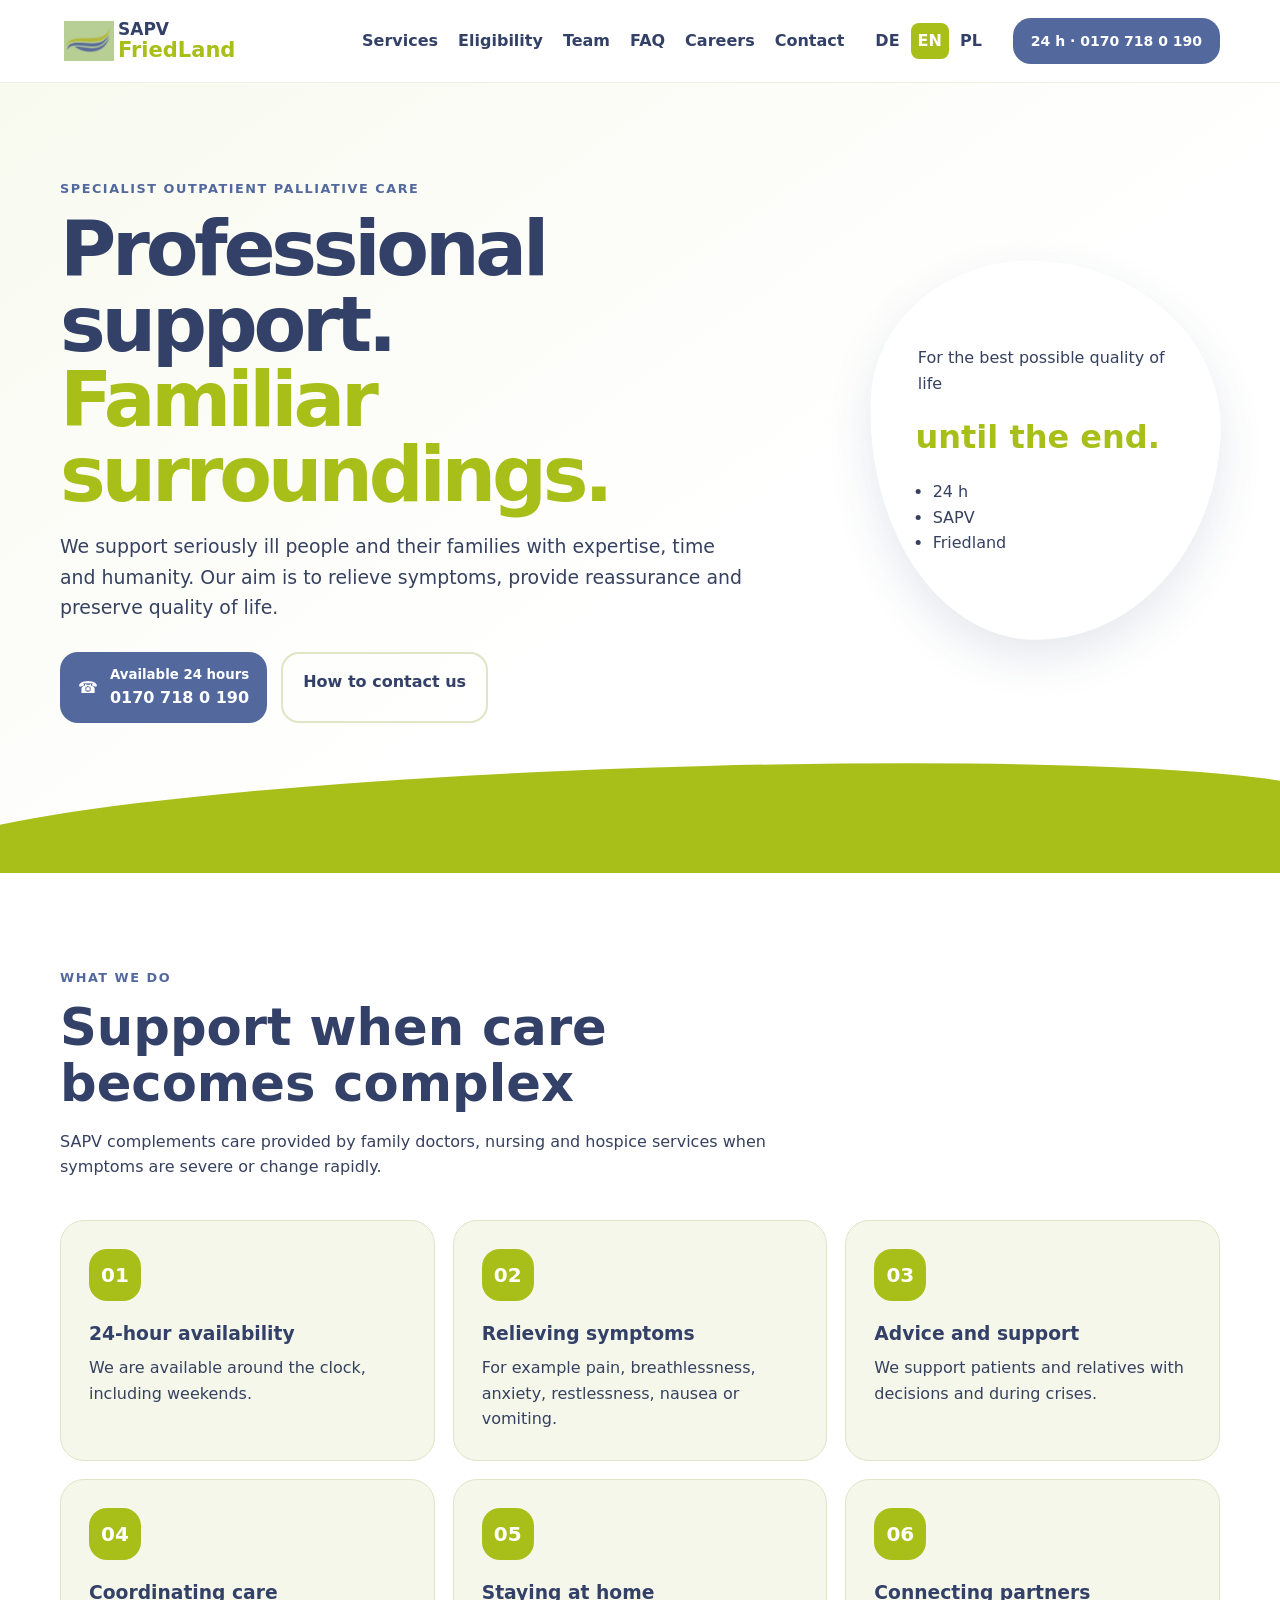
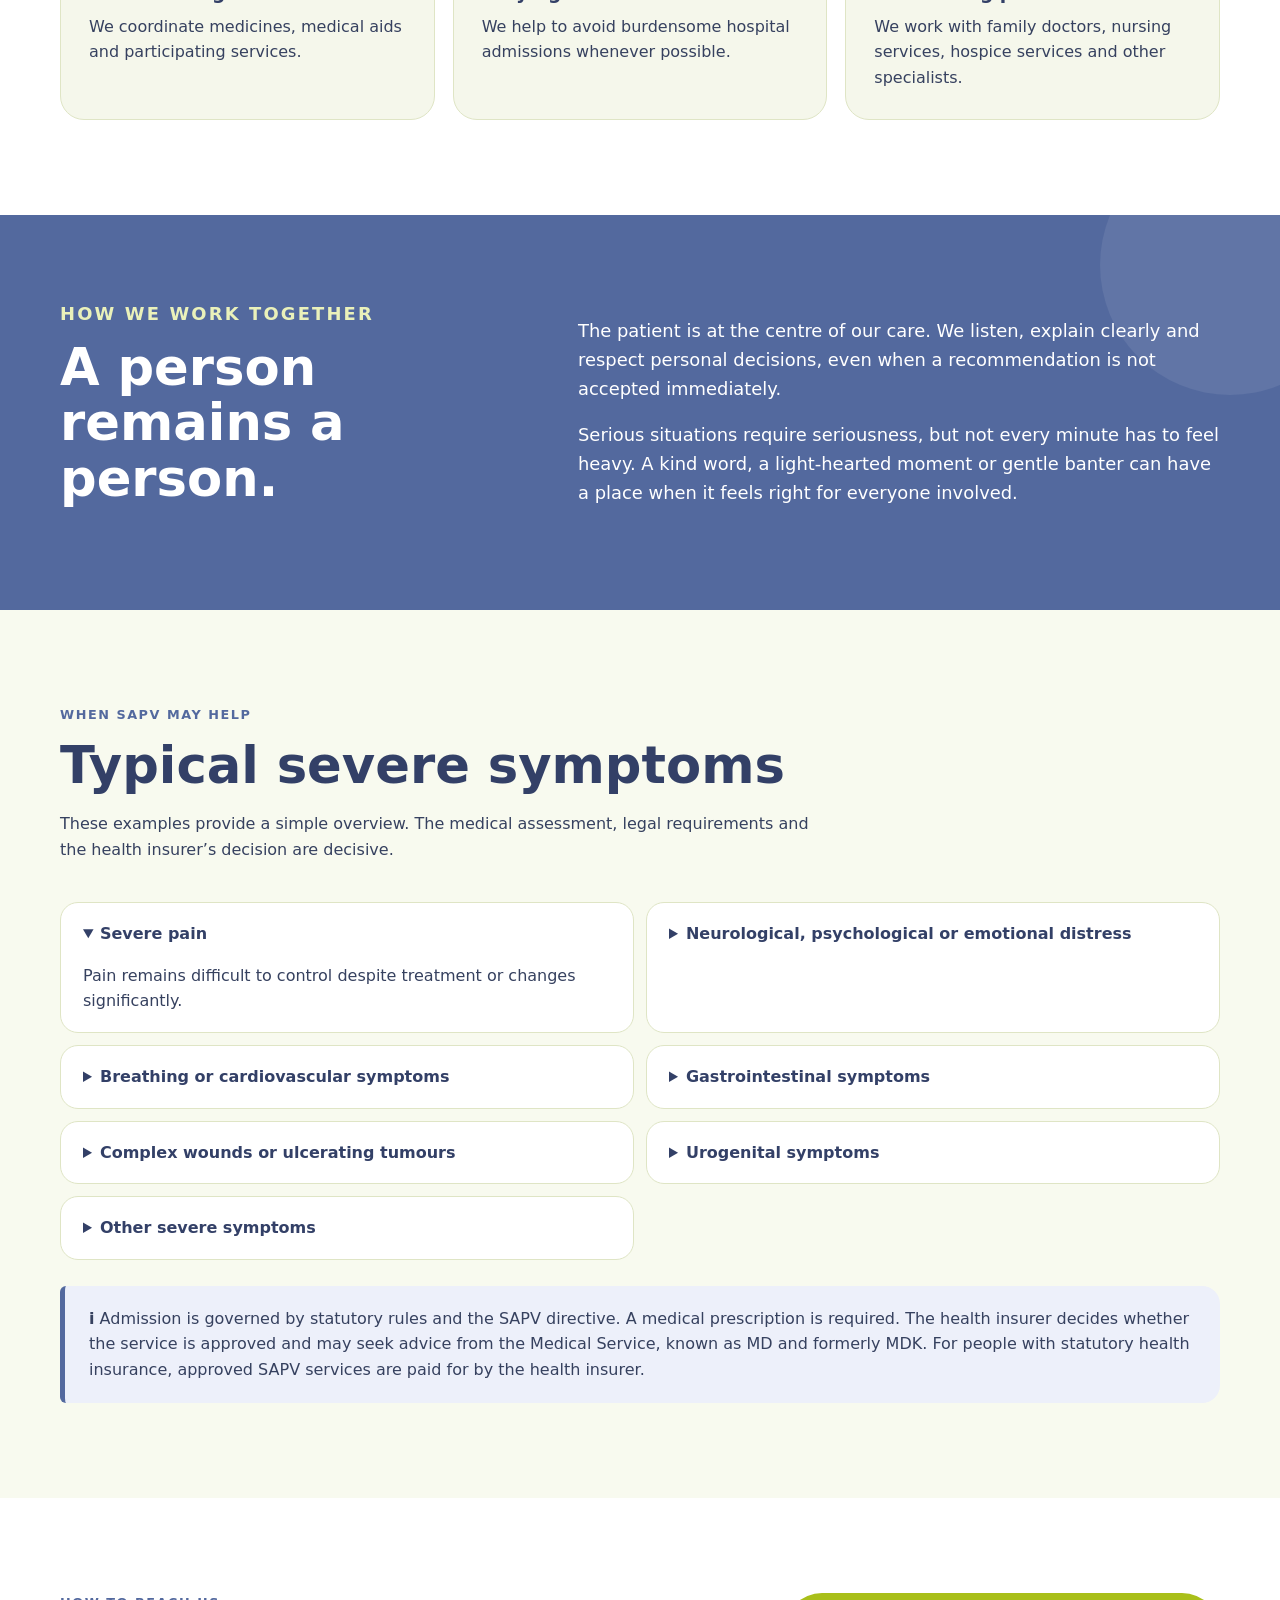
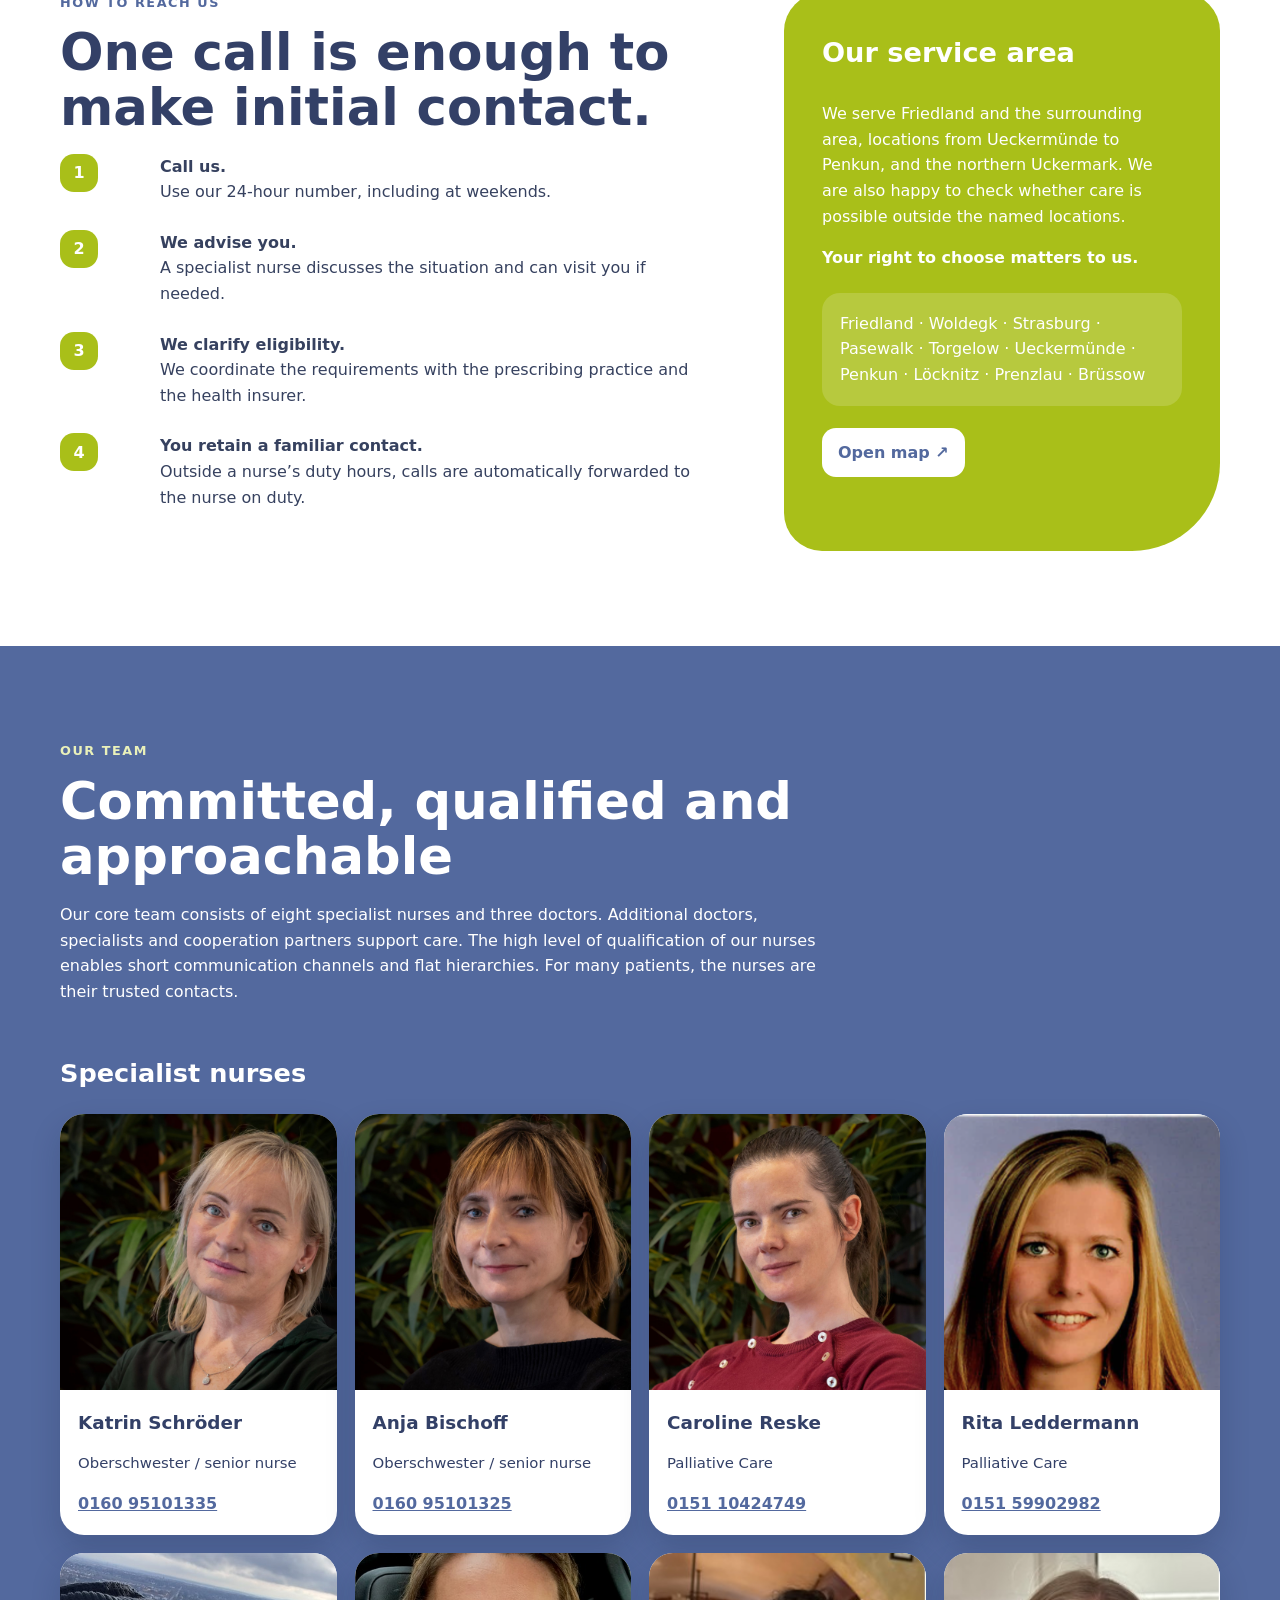
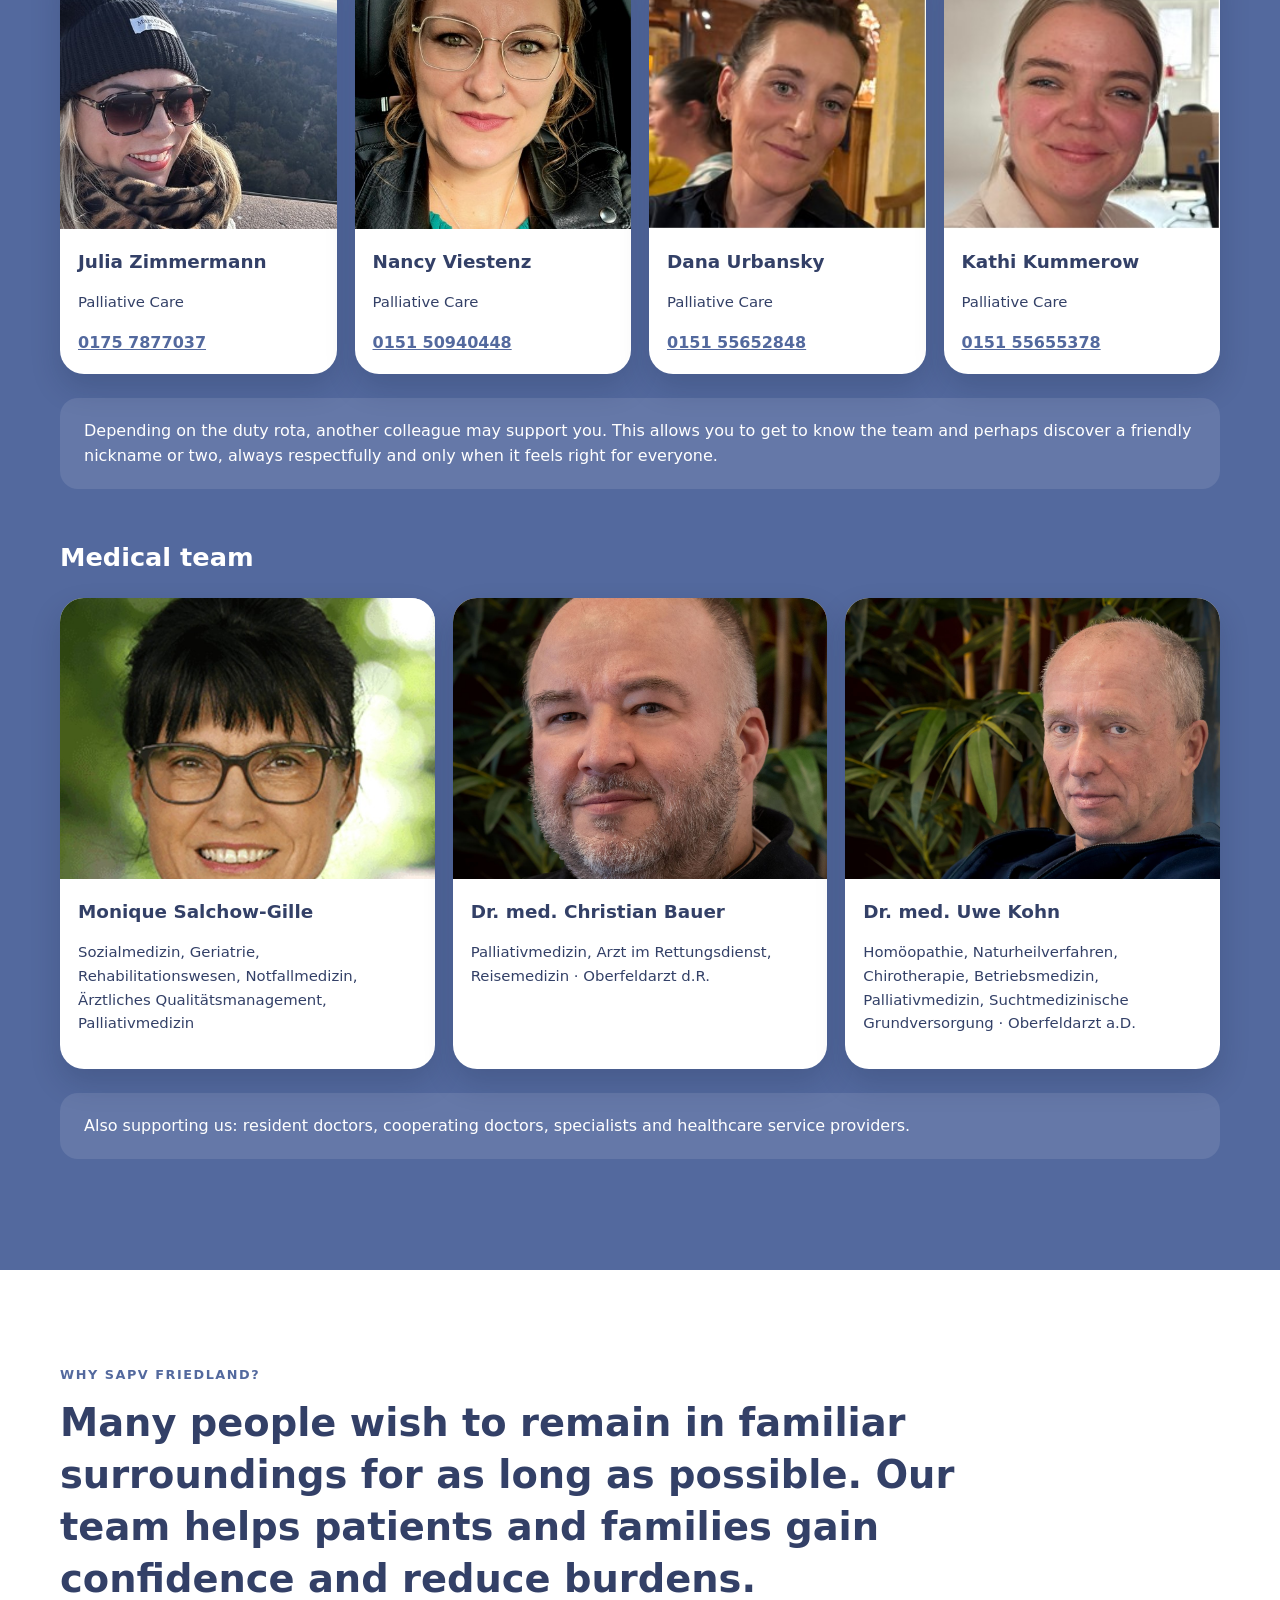
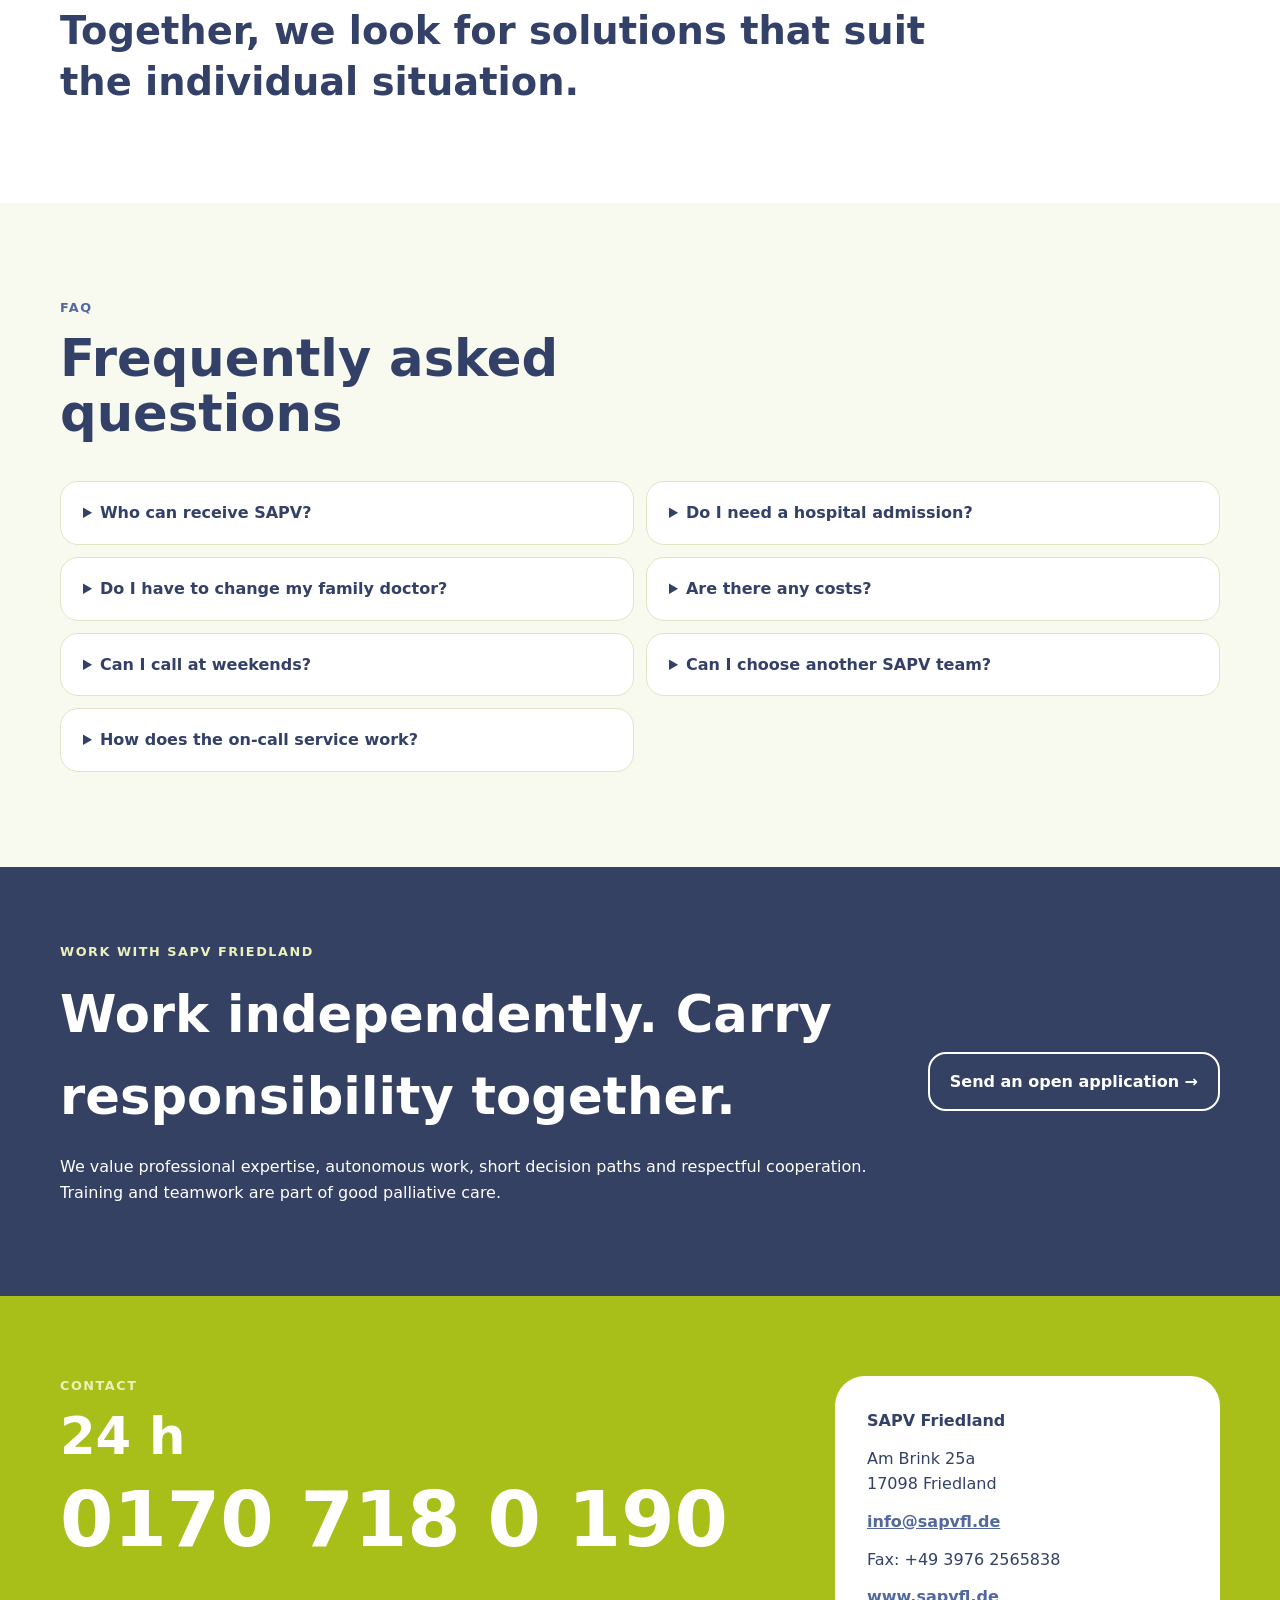
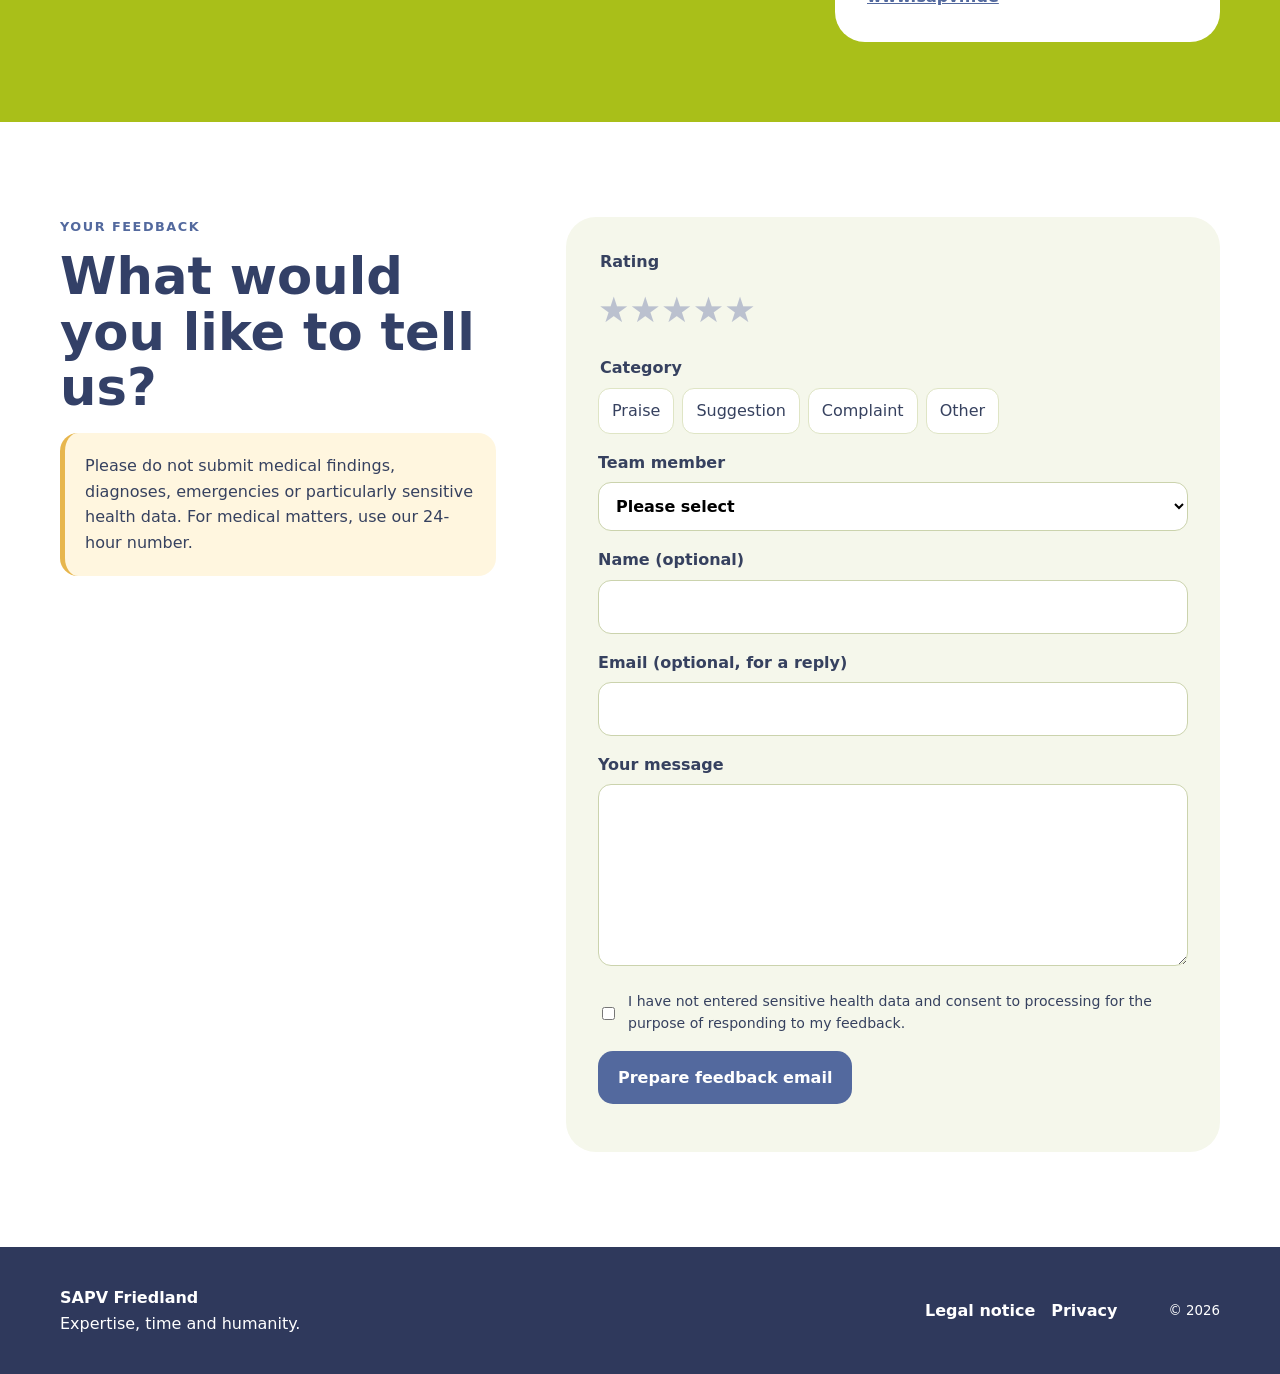
==== en/index.html @ 1fd0bd04 "Add files via upload" ====
<!doctype html><html lang="en"><head><meta charset="utf-8"><meta name="viewport" content="width=device-width,initial-scale=1"><meta name="description" content="SAPV Friedland"><meta name="theme-color" content="#a9bf19"><title>SAPV Friedland | Specialist palliative care at home</title><link rel="alternate" hreflang="de" href="../index.html"><link rel="alternate" hreflang="en" href="../en/index.html"><link rel="alternate" hreflang="pl" href="../pl/index.html"><link rel="icon" href="../assets/logo-sapv.png"><link rel="stylesheet" href="../styles.css"></head><body><a class="skip" href="#main">Skip</a>
<header class="topbar"><div class="shell nav"><a class="brand" href="#start"><img src="../assets/logo-sapv.png" alt="SAPV Friedland"><span><b>SAPV</b><strong>FriedLand</strong></span></a><button class="menu" aria-expanded="false">☰</button><nav><a href="#services">Services</a><a href="#admission">Eligibility</a><a href="#team">Team</a><a href="#faq">FAQ</a><a href="#career">Careers</a><a href="#contact">Contact</a></nav><div class="langs"><a class="" href="../index.html">DE</a><a class="active" href="../en/index.html">EN</a><a class="" href="../pl/index.html">PL</a></div><a class="call small" href="tel:+491707180190">24 h · 0170 718 0 190</a></div></header>
<main id="main"><section id="start" class="hero"><div class="shell hero-grid"><div><p class="eyebrow">Specialist outpatient palliative care</p><h1>Professional support.<br><span>Familiar surroundings.</span></h1><p class="lead">We support seriously ill people and their families with expertise, time and humanity. Our aim is to relieve symptoms, provide reassurance and preserve quality of life.</p><div class="actions"><a class="call" href="tel:+491707180190"><span>☎</span><span><small>Available 24 hours</small>0170 718 0 190</span></a><a class="soft" href="#route">How to contact us</a></div></div><aside class="promise"><p>For the best possible quality of life</p><h2>until the end.</h2><ul><li>24 h</li><li>SAPV</li><li>Friedland</li></ul></aside></div><div class="wave"></div></section>
<section id="services" class="section"><div class="shell"><header class="section-head"><p class="eyebrow">What we do</p><h2>Support when care becomes complex</h2><p>SAPV complements care provided by family doctors, nursing and hospice services when symptoms are severe or change rapidly.</p></header><div class="service-grid"><article class="service"><span>01</span><h3>24-hour availability</h3><p>We are available around the clock, including weekends.</p></article><article class="service"><span>02</span><h3>Relieving symptoms</h3><p>For example pain, breathlessness, anxiety, restlessness, nausea or vomiting.</p></article><article class="service"><span>03</span><h3>Advice and support</h3><p>We support patients and relatives with decisions and during crises.</p></article><article class="service"><span>04</span><h3>Coordinating care</h3><p>We coordinate medicines, medical aids and participating services.</p></article><article class="service"><span>05</span><h3>Staying at home</h3><p>We help to avoid burdensome hospital admissions whenever possible.</p></article><article class="service"><span>06</span><h3>Connecting partners</h3><p>We work with family doctors, nursing services, hospice services and other specialists.</p></article></div></div></section>
<section class="spirit"><div class="shell spirit-grid"><div><p class="eyebrow pale">How we work together</p><h2>A person remains a person.</h2></div><div><p>The patient is at the centre of our care. We listen, explain clearly and respect personal decisions, even when a recommendation is not accepted immediately.</p><p>Serious situations require seriousness, but not every minute has to feel heavy. A kind word, a light-hearted moment or gentle banter can have a place when it feels right for everyone involved.</p></div></div></section>
<section id="admission" class="section tint"><div class="shell"><header class="section-head"><p class="eyebrow">When SAPV may help</p><h2>Typical severe symptoms</h2><p>These examples provide a simple overview. The medical assessment, legal requirements and the health insurer’s decision are decisive.</p></header><div class="accordion"><details open><summary>Severe pain</summary><p>Pain remains difficult to control despite treatment or changes significantly.</p></details><details><summary>Neurological, psychological or emotional distress</summary><p>For example confusion, anxiety, agitation, seizures or severe emotional distress.</p></details><details><summary>Breathing or cardiovascular symptoms</summary><p>For example breathlessness, fear of suffocation, chest tightness or severe circulatory problems.</p></details><details><summary>Gastrointestinal symptoms</summary><p>For example nausea, vomiting, bowel obstruction, swallowing problems or distressing abdominal fluid pressure.</p></details><details><summary>Complex wounds or ulcerating tumours</summary><p>For example open, odorous, bleeding or difficult-to-treat wounds.</p></details><details><summary>Urogenital symptoms</summary><p>For example urinary problems, bleeding, fistulas or severe kidney problems.</p></details><details><summary>Other severe symptoms</summary><p>For example severe itching, metabolic imbalance or persistent distressing hiccups.</p></details></div><div class="note"><b>i</b> Admission is governed by statutory rules and the SAPV directive. A medical prescription is required. The health insurer decides whether the service is approved and may seek advice from the Medical Service, known as MD and formerly MDK. For people with statutory health insurance, approved SAPV services are paid for by the health insurer.</div></div></section>
<section id="route" class="section"><div class="shell route-grid"><div><p class="eyebrow">How to reach us</p><h2>One call is enough to make initial contact.</h2><ol class="steps"><li><b>Call us.</b><span>Use our 24-hour number, including at weekends.</span></li><li><b>We advise you.</b><span>A specialist nurse discusses the situation and can visit you if needed.</span></li><li><b>We clarify eligibility.</b><span>We coordinate the requirements with the prescribing practice and the health insurer.</span></li><li><b>You retain a familiar contact.</b><span>Outside a nurse’s duty hours, calls are automatically forwarded to the nurse on duty.</span></li></ol></div><aside class="area"><h3>Our service area</h3><p>We serve Friedland and the surrounding area, locations from Ueckermünde to Penkun, and the northern Uckermark. We are also happy to check whether care is possible outside the named locations.</p><strong>Your right to choose matters to us.</strong><div class="places">Friedland · Woldegk · Strasburg · Pasewalk · Torgelow · Ueckermünde · Penkun · Löcknitz · Prenzlau · Brüssow</div><a class="maplink" target="_blank" rel="noopener" href="https://www.openstreetmap.org/?mlat=53.668889&amp;mlon=13.550556#map=8/53.6689/13.5506">Open map ↗</a></aside></div></section>
<section id="team" class="section teamsec"><div class="shell"><header class="section-head"><p class="eyebrow pale">Our team</p><h2>Committed, qualified and approachable</h2><p>Our core team consists of eight specialist nurses and three doctors. Additional doctors, specialists and cooperation partners support care. The high level of qualification of our nurses enables short communication channels and flat hierarchies. For many patients, the nurses are their trusted contacts.</p></header><h3 class="group-title">Specialist nurses</h3><div class="card-grid"><article class="person"><img src="../assets/team/katrin-schroeder.jpg" alt="Portrait: Katrin Schröder" loading="lazy"><div><h4>Katrin Schröder</h4><p>Oberschwester / senior nurse</p><a href="tel:016095101335">0160 95101335</a></div></article><article class="person"><img src="../assets/team/anja-bischoff.jpg" alt="Portrait: Anja Bischoff" loading="lazy"><div><h4>Anja Bischoff</h4><p>Oberschwester / senior nurse</p><a href="tel:016095101325">0160 95101325</a></div></article><article class="person"><img src="../assets/team/caroline-reske.jpg" alt="Portrait: Caroline Reske" loading="lazy"><div><h4>Caroline Reske</h4><p>Palliative Care</p><a href="tel:015110424749">0151 10424749</a></div></article><article class="person"><img src="../assets/team/rita-leddermann.jpg" alt="Portrait: Rita Leddermann" loading="lazy"><div><h4>Rita Leddermann</h4><p>Palliative Care</p><a href="tel:015159902982">0151 59902982</a></div></article><article class="person"><img src="../assets/team/julia-zimmermann.jpg" alt="Portrait: Julia Zimmermann" loading="lazy"><div><h4>Julia Zimmermann</h4><p>Palliative Care</p><a href="tel:01757877037">0175 7877037</a></div></article><article class="person"><img src="../assets/team/nancy-viestenz.jpg" alt="Portrait: Nancy Viestenz" loading="lazy"><div><h4>Nancy Viestenz</h4><p>Palliative Care</p><a href="tel:015150940448">0151 50940448</a></div></article><article class="person"><img src="../assets/team/dana-urbansky.jpg" alt="Portrait: Dana Urbansky" loading="lazy"><div><h4>Dana Urbansky</h4><p>Palliative Care</p><a href="tel:015155652848">0151 55652848</a></div></article><article class="person"><img src="../assets/team/kathi-kummerow.jpg" alt="Portrait: Kathi Kummerow" loading="lazy"><div><h4>Kathi Kummerow</h4><p>Palliative Care</p><a href="tel:015155655378">0151 55655378</a></div></article></div><p class="team-note">Depending on the duty rota, another colleague may support you. This allows you to get to know the team and perhaps discover a friendly nickname or two, always respectfully and only when it feels right for everyone.</p><h3 class="group-title">Medical team</h3><div class="card-grid doctors"><article class="person doctor"><img src="../assets/team/monique-salchow-gille.jpg" alt="Portrait: Monique Salchow-Gille" loading="lazy"><div><h4>Monique Salchow-Gille</h4><p>Sozialmedizin, Geriatrie, Rehabilitationswesen, Notfallmedizin, Ärztliches Qualitätsmanagement, Palliativmedizin</p></div></article><article class="person doctor"><img src="../assets/team/christian-bauer.jpg" alt="Portrait: Dr. med. Christian Bauer" loading="lazy"><div><h4>Dr. med. Christian Bauer</h4><p>Palliativmedizin, Arzt im Rettungsdienst, Reisemedizin · Oberfeldarzt d.R.</p></div></article><article class="person doctor"><img src="../assets/team/uwe-kohn.jpg" alt="Portrait: Dr. med. Uwe Kohn" loading="lazy"><div><h4>Dr. med. Uwe Kohn</h4><p>Homöopathie, Naturheilverfahren, Chirotherapie, Betriebsmedizin, Palliativmedizin, Suchtmedizinische Grundversorgung · Oberfeldarzt a.D.</p></div></article></div><p class="team-note">Also supporting us: resident doctors, cooperating doctors, specialists and healthcare service providers.</p></div></section>
<section class="section why"><div class="shell"><p class="eyebrow">Why SAPV Friedland?</p><blockquote>Many people wish to remain in familiar surroundings for as long as possible. Our team helps patients and families gain confidence and reduce burdens. Together, we look for solutions that suit the individual situation.</blockquote></div></section>
<section id="faq" class="section tint"><div class="shell"><header class="section-head"><p class="eyebrow">FAQ</p><h2>Frequently asked questions</h2></header><div class="accordion faq"><details><summary>Who can receive SAPV?</summary><p>People with an incurable, progressive illness, limited life expectancy and particularly complex care needs may be eligible. Each case is assessed individually.</p></details><details><summary>Do I need a hospital admission?</summary><p>No. SAPV is outpatient care designed to support care in familiar surroundings.</p></details><details><summary>Do I have to change my family doctor?</summary><p>No. SAPV complements existing care and coordinates with the professionals already involved.</p></details><details><summary>Are there any costs?</summary><p>For people with statutory health insurance, approved SAPV services are paid for by the health insurer.</p></details><details><summary>Can I call at weekends?</summary><p>Yes. Our 24-hour number is also available at weekends.</p></details><details><summary>Can I choose another SAPV team?</summary><p>Your right to choose matters to us. Please clarify the specific service and area with your health insurer and chosen team.</p></details><details><summary>How does the on-call service work?</summary><p>Call the central number. Calls to a nurse’s personal work phone are automatically forwarded to the nurse on duty outside working hours.</p></details></div></div></section>
<section id="career" class="career"><div class="shell career-grid"><div><p class="eyebrow pale">Work with SAPV Friedland</p><h2>Work independently. Carry responsibility together.</h2><p>We value professional expertise, autonomous work, short decision paths and respectful cooperation. Training and teamwork are part of good palliative care.</p></div><a class="soft light" href="mailto:info@sapvfl.de?subject=Work with SAPV Friedland">Send an open application →</a></div></section>
<section id="contact" class="contact"><div class="shell contact-grid"><div><p class="eyebrow pale">Contact</p><h2>24 h</h2><a class="bigphone" href="tel:+491707180190">0170 718 0 190</a></div><address><b>SAPV Friedland</b><span>Am Brink 25a<br>17098 Friedland</span><a href="mailto:info@sapvfl.de">info@sapvfl.de</a><span>Fax: +49 3976 2565838</span><a href="http://www.sapvfl.de/">www.sapvfl.de</a></address></div></section>
<section id="feedback" class="section"><div class="shell feedback-grid"><div><p class="eyebrow">Your feedback</p><h2>What would you like to tell us?</h2><div class="warning">Please do not submit medical findings, diagnoses, emergencies or particularly sensitive health data. For medical matters, use our 24-hour number.</div></div><form id="feedbackForm"><fieldset><legend>Rating</legend><div class="stars" role="radiogroup"><label><input type="radio" name="rating" value="1" required><span>★</span><small>1</small></label><label><input type="radio" name="rating" value="2" required><span>★</span><small>2</small></label><label><input type="radio" name="rating" value="3" required><span>★</span><small>3</small></label><label><input type="radio" name="rating" value="4" required><span>★</span><small>4</small></label><label><input type="radio" name="rating" value="5" required><span>★</span><small>5</small></label></div></fieldset><fieldset><legend>Category</legend><div class="categories"><label><input type="radio" name="category" value="Praise" required><span>Praise</span></label><label><input type="radio" name="category" value="Suggestion" required><span>Suggestion</span></label><label><input type="radio" name="category" value="Complaint" required><span>Complaint</span></label><label><input type="radio" name="category" value="Other" required><span>Other</span></label></div></fieldset><label>Team member<select name="staff"><option value="">Please select</option><option>Katrin Schröder</option><option>Anja Bischoff</option><option>Caroline Reske</option><option>Rita Leddermann</option><option>Julia Zimmermann</option><option>Nancy Viestenz</option><option>Dana Urbansky</option><option>Kathi Kummerow</option><option>Monique Salchow-Gille</option><option>Dr. med. Christian Bauer</option><option>Dr. med. Uwe Kohn</option></select></label><label>Name (optional)<input name="name" autocomplete="name"></label><label>Email (optional, for a reply)<input name="email" type="email" autocomplete="email"></label><label>Your message<textarea name="message" rows="6" required minlength="10"></textarea></label><label class="check"><input type="checkbox" required><span>I have not entered sensitive health data and consent to processing for the purpose of responding to my feedback.</span></label><button type="submit">Prepare feedback email</button><p id="formStatus" role="status"></p></form></div></section></main>
<footer><div class="shell footer"><div><b>SAPV Friedland</b><span>Expertise, time and humanity.</span></div><div><a href="../impressum.html">Legal notice</a><a href="../datenschutz.html">Privacy</a></div><small>© <span id="year"></span></small></div></footer><a class="floating" href="tel:+491707180190">☎ 24 h</a><script src="../script.js"></script></body></html>
---- styles.css ----
:root{--green:#a9bf19;--green2:#c8d85a;--blue:#53699e;--ink:#334067;--paper:#fff;--soft:#f5f7eb;--line:#dfe5c5;--radius:28px;--shadow:0 18px 45px rgba(51,64,103,.12)}*{box-sizing:border-box}html{scroll-behavior:smooth}body{margin:0;font-family:system-ui,-apple-system,'Segoe UI',Arial,sans-serif;color:#36415f;background:#fff;line-height:1.6}.shell{width:min(1160px,calc(100% - 40px));margin:auto}.skip{position:fixed;left:12px;top:-80px;z-index:99;background:#fff;padding:10px}.skip:focus{top:12px}.topbar{position:sticky;top:0;background:rgba(255,255,255,.96);backdrop-filter:blur(12px);z-index:20;border-bottom:1px solid #eef0e4}.nav{height:82px;display:flex;align-items:center;gap:24px}.brand{display:flex;align-items:center;text-decoration:none;color:var(--ink);margin-right:auto}.brand img{width:58px;height:40px;object-fit:contain}.brand span{line-height:1.05;font-size:17px}.brand span>*{display:block}.brand strong{font-size:21px;color:var(--green)}nav{display:flex;gap:20px}nav a,footer a{color:var(--ink);text-decoration:none;font-weight:700}.menu{display:none}.call{display:inline-flex;align-items:center;gap:12px;background:var(--blue);color:#fff;border-radius:18px;padding:12px 18px;text-decoration:none;font-weight:800}.call small{display:block;font-weight:600}.call.small{font-size:14px}.hero{position:relative;overflow:hidden;background:linear-gradient(145deg,#f8faef 0%,#fff 58%);min-height:670px;padding:96px 0 150px}.hero-grid{display:grid;grid-template-columns:1.35fr .65fr;gap:80px;align-items:center}.eyebrow{text-transform:uppercase;letter-spacing:.12em;font-size:.8rem;color:var(--blue);font-weight:800;margin:0 0 12px}.pale{color:#eaf1ba}.hero h1{font-size:clamp(3rem,6vw,5.4rem);line-height:.98;letter-spacing:-.055em;color:var(--ink);margin:0}.hero h1 span{color:var(--green)}.lead{max-width:690px;font-size:1.18rem}.actions{display:flex;gap:14px;flex-wrap:wrap;margin-top:30px}.soft{padding:15px 20px;border:2px solid var(--line);border-radius:18px;color:var(--ink);text-decoration:none;font-weight:800}.promise{background:#fff;border-radius:46% 54% 52% 48%/38% 44% 56% 62%;padding:68px 46px;box-shadow:var(--shadow);transform:rotate(2deg)}.promise>*{transform:rotate(-2deg)}.promise h2{font-size:2rem;color:var(--green);margin:0}.promise ul{padding-left:20px}.orbit{position:absolute;border-radius:50%;opacity:.5}.orbit-a{width:340px;height:340px;background:#dfe9a8;right:-100px;top:-80px}.orbit-b{width:200px;height:200px;background:#dce3f4;left:-90px;bottom:80px}.wave{position:absolute;bottom:-65px;left:-5%;width:110%;height:170px;background:var(--green);border-radius:50% 50% 0 0/35% 35% 0 0;transform:rotate(-2deg)}.section{padding:95px 0}.section-head{max-width:760px;margin-bottom:40px}.section h2,.contact h2,.spirit h2{font-size:clamp(2rem,4vw,3.4rem);line-height:1.08;color:var(--ink);margin:0 0 18px}.service-grid{display:grid;grid-template-columns:repeat(3,1fr);gap:18px}.service{padding:28px;border-radius:24px;background:var(--soft);border:1px solid var(--line)}.service>span{display:grid;place-items:center;width:52px;height:52px;border-radius:18px;background:var(--green);color:#fff;font-weight:800;font-size:1.25rem}.service h3{color:var(--ink);margin:18px 0 6px}.service p{margin:0}.spirit{background:var(--blue);color:#fff;padding:85px 0;position:relative;overflow:hidden}.spirit:after{content:'';position:absolute;width:260px;height:260px;border-radius:50%;right:-80px;top:-80px;background:rgba(255,255,255,.08)}.spirit h2{color:#fff}.spirit-grid{display:grid;grid-template-columns:.8fr 1.2fr;gap:90px}.spirit p{font-size:1.12rem}.tint{background:#f8faef}.accordion{display:grid;grid-template-columns:1fr 1fr;gap:12px}.accordion details{background:#fff;border:1px solid var(--line);border-radius:18px;padding:18px 22px}.accordion summary{cursor:pointer;font-weight:800;color:var(--ink)}.accordion p{margin-bottom:0}.note{margin-top:26px;background:#edf0fa;border-left:5px solid var(--blue);padding:20px 24px;border-radius:6px 18px 18px 6px}.route-grid{display:grid;grid-template-columns:1.2fr .8fr;gap:70px}.steps{list-style:none;padding:0}.steps li{display:grid;grid-template-columns:42px 1fr;position:relative;padding:0 0 25px 58px}.steps li:before{counter-increment:item;content:counter(item);position:absolute;left:0;display:grid;place-items:center;width:38px;height:38px;border-radius:14px;background:var(--green);color:#fff;font-weight:800}.steps{counter-reset:item}.steps b,.steps span{grid-column:2}.area{background:var(--green);color:#fff;padding:38px;border-radius:38px 38px 88px 38px}.area h3{font-size:1.7rem;margin-top:0}.cost{margin-top:28px;background:#fff;color:var(--ink);padding:24px;border-radius:24px}.cost>*{display:block}.cost b{font-size:3.3rem;color:var(--green);line-height:1}.teamsec{background:var(--blue);color:#fff}.teamsec .section-head h2{color:#fff}.group-title{margin:48px 0 20px;font-size:1.6rem}.card-grid{display:grid;grid-template-columns:repeat(4,1fr);gap:18px}.person{overflow:hidden;background:#fff;color:var(--ink);border-radius:24px;box-shadow:0 14px 30px rgba(18,28,56,.18)}.person img{width:100%;aspect-ratio:1/1;object-fit:cover;display:block}.person div{padding:18px}.person h4{margin:0;font-size:1.15rem}.person p{font-size:.93rem}.person a{color:var(--blue);font-weight:800}.doctors{grid-template-columns:repeat(3,1fr)}.doctor img{aspect-ratio:4/3;object-position:center 32%}.team-note,.coop{background:rgba(255,255,255,.1);padding:20px 24px;border-radius:18px;margin-top:24px}.contact{background:var(--green);color:#fff;padding:80px 0}.contact h2{color:#fff}.contact-grid{display:grid;grid-template-columns:1.3fr .7fr;gap:60px}.bigphone{display:inline-block;color:#fff;text-decoration:none;font-size:clamp(2.4rem,6vw,5rem);font-weight:800;line-height:1}.bigphone small{display:block;font-size:1rem}.contact address{display:flex;flex-direction:column;gap:12px;font-style:normal;background:#fff;color:var(--ink);padding:32px;border-radius:30px}.contact address a{color:var(--blue);font-weight:700}.feedback-grid{display:grid;grid-template-columns:.8fr 1.2fr;gap:70px}form{background:var(--soft);padding:32px;border-radius:30px}label{display:block;font-weight:800;margin-bottom:16px}label span{font-weight:400}input,textarea{width:100%;margin-top:7px;border:1px solid #cbd3ad;border-radius:13px;padding:13px;font:inherit;background:#fff}.check{display:flex;gap:10px;font-size:.88rem}.check input{width:auto;margin-top:5px}button[type=submit]{border:0;border-radius:15px;background:var(--blue);color:#fff;padding:14px 20px;font:inherit;font-weight:800;cursor:pointer}.urgent{font-weight:800}.urgent a{color:var(--blue)}footer{background:#2f395c;color:#fff;padding:38px 0}.footer{display:grid;grid-template-columns:1fr auto auto;gap:35px;align-items:center}.footer div:first-child>*{display:block}.footer a{color:#fff;margin-right:16px}.floating{display:none;position:fixed;right:18px;bottom:18px;z-index:30;background:var(--blue);color:#fff;text-decoration:none;padding:12px 16px;border-radius:18px;box-shadow:var(--shadow);font-weight:800}@media(max-width:900px){nav,.call.small{display:none}.menu{display:block;border:0;background:var(--soft);padding:10px 14px;border-radius:12px;font-weight:800}.nav.open nav{display:flex;position:absolute;top:82px;left:0;right:0;background:#fff;padding:22px;flex-direction:column;box-shadow:var(--shadow)}.hero-grid,.spirit-grid,.route-grid,.contact-grid,.feedback-grid{grid-template-columns:1fr}.hero{padding-top:60px}.promise{max-width:520px}.service-grid{grid-template-columns:1fr 1fr}.card-grid{grid-template-columns:repeat(2,1fr)}.doctors{grid-template-columns:1fr 1fr}.footer{grid-template-columns:1fr}.floating{display:block}}@media(max-width:560px){.shell{width:min(100% - 26px,1160px)}.hero h1{font-size:3.05rem}.lead{font-size:1.03rem}.service-grid,.accordion,.card-grid,.doctors{grid-template-columns:1fr}.section{padding:70px 0}.promise{padding:52px 34px}.bigphone{font-size:2.6rem}.floating span{display:none}.actions .call{width:100%;justify-content:center}}
@media(prefers-reduced-motion:reduce){html{scroll-behavior:auto}}.langs{display:flex;gap:4px}.langs a{padding:5px 7px;border-radius:8px;color:var(--ink);font-weight:800;text-decoration:none}.langs a.active{background:var(--green);color:#fff}.places{margin:22px 0;padding:18px;background:rgba(255,255,255,.16);border-radius:18px}.maplink{display:inline-block;background:#fff;color:var(--blue);text-decoration:none;font-weight:800;padding:12px 16px;border-radius:14px}.why blockquote{max-width:900px;margin:0;font-size:clamp(1.5rem,3vw,2.5rem);line-height:1.35;color:var(--ink);font-weight:700}.career{padding:75px 0;background:#354163;color:#fff}.career h2{color:#fff;font-size:clamp(2rem,4vw,3.3rem);margin:0}.career-grid{display:grid;grid-template-columns:1fr auto;gap:50px;align-items:center}.light{color:#fff;border-color:#fff}.warning{padding:20px;border-radius:18px;background:#fff6df;border-left:5px solid #e7b64d}.stars{display:flex;flex-direction:row-reverse;justify-content:flex-end}.stars label{position:relative;margin:0}.stars input{position:absolute;opacity:0}.stars span{font-size:2.2rem;color:#bbc1cf;cursor:pointer}.stars input:checked~span,.stars label:hover span,.stars label:hover~label span{color:#e7b64d}.stars small{position:absolute;opacity:0}.categories{display:flex;gap:8px;flex-wrap:wrap}.categories label{margin:0}.categories input{position:absolute;opacity:0}.categories span{display:block;padding:9px 13px;background:#fff;border:1px solid var(--line);border-radius:12px;cursor:pointer}.categories input:checked+span{background:var(--blue);color:#fff}fieldset{border:0;padding:0;margin:0 0 16px}legend{font-weight:800;margin-bottom:8px}select{width:100%;margin-top:7px;border:1px solid #cbd3ad;border-radius:13px;padding:13px;font:inherit;background:#fff}@media(max-width:1050px){.langs{margin-left:auto}.nav .call.small{display:none}}@media(max-width:900px){.career-grid{grid-template-columns:1fr}.langs{margin-left:0}}
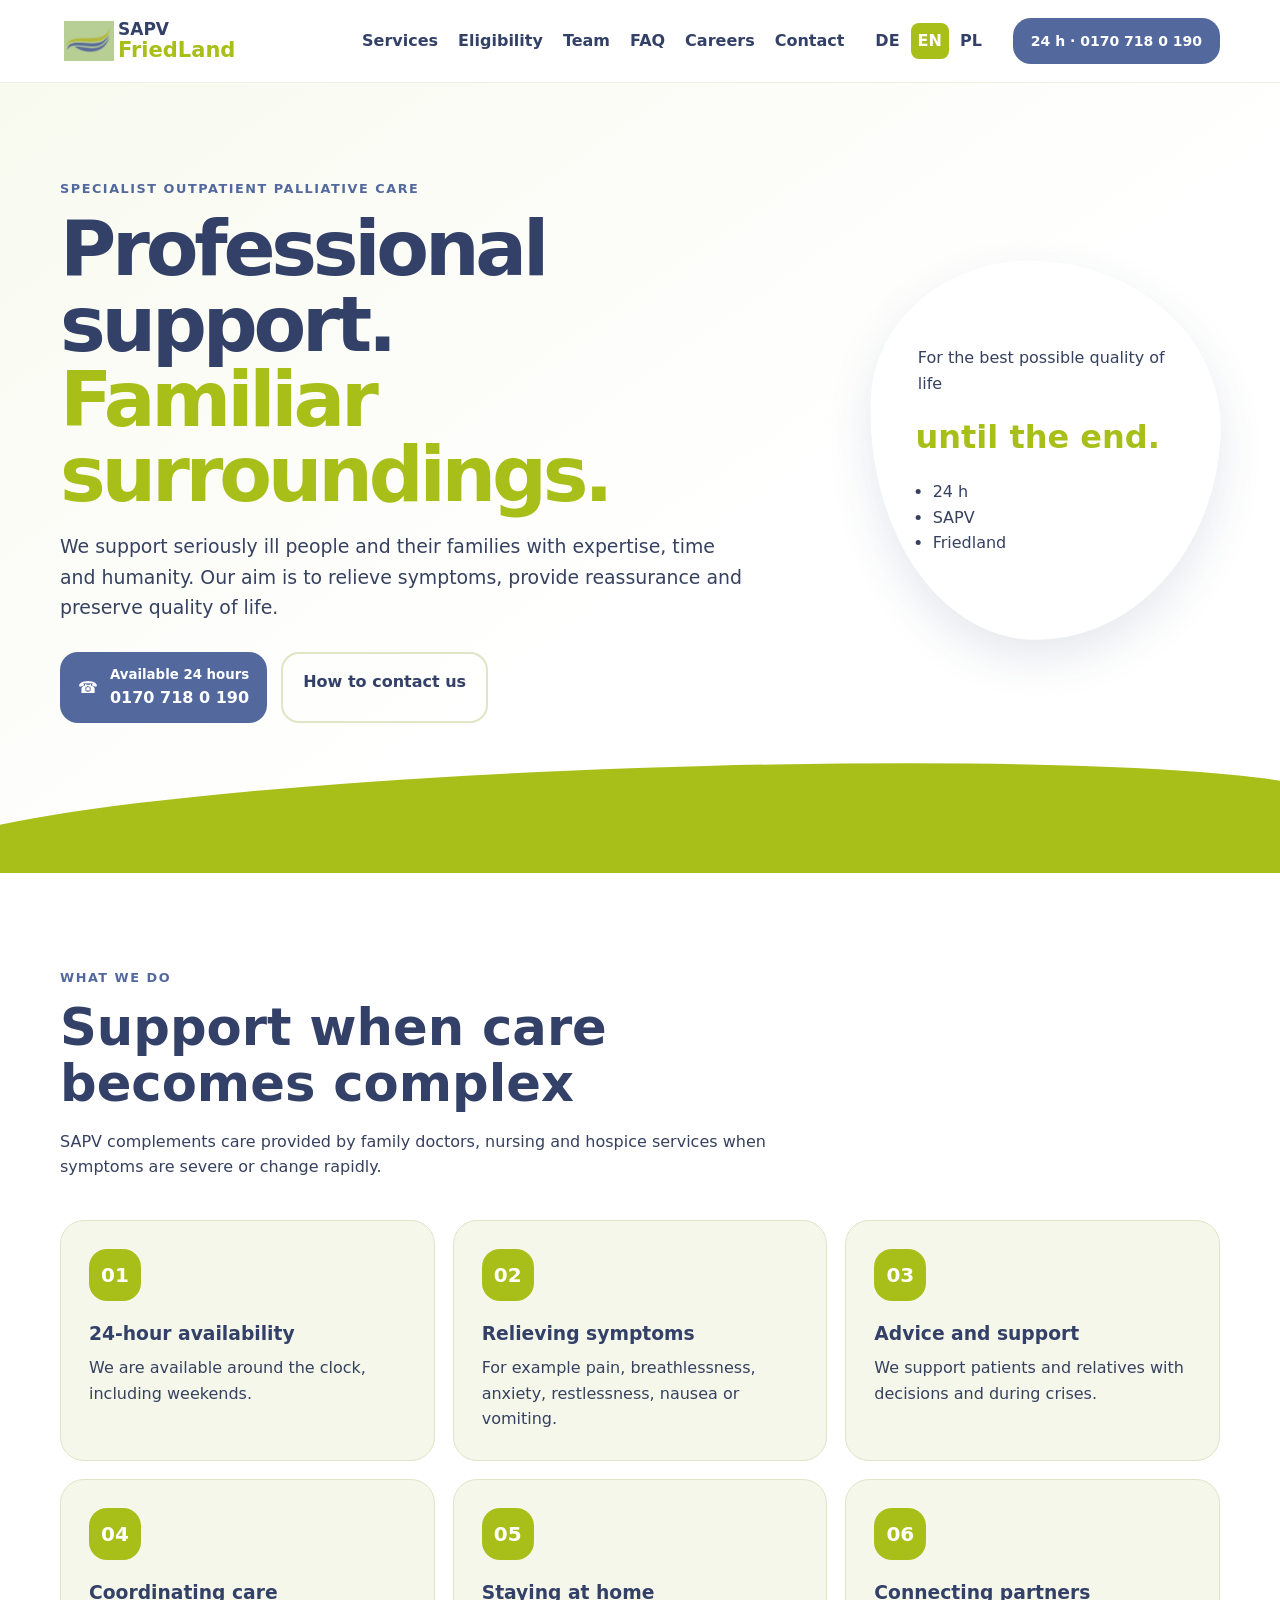
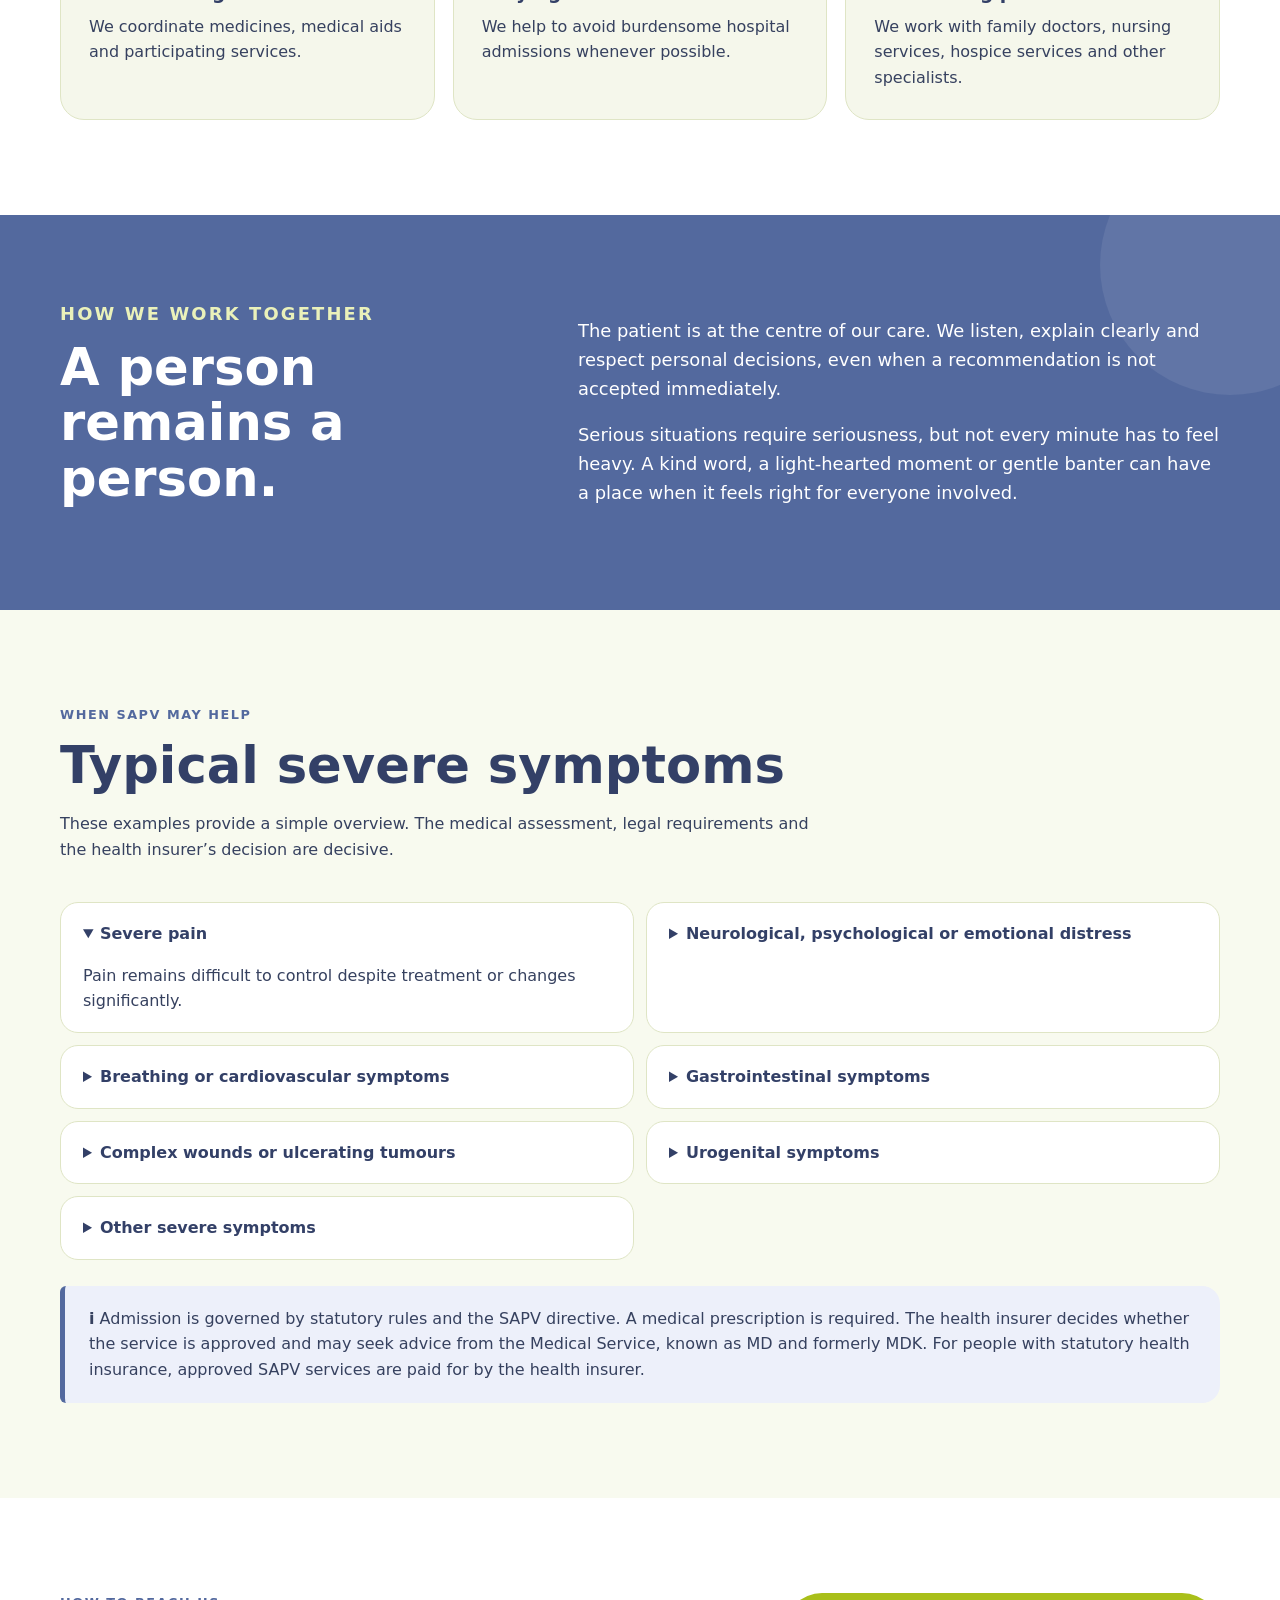
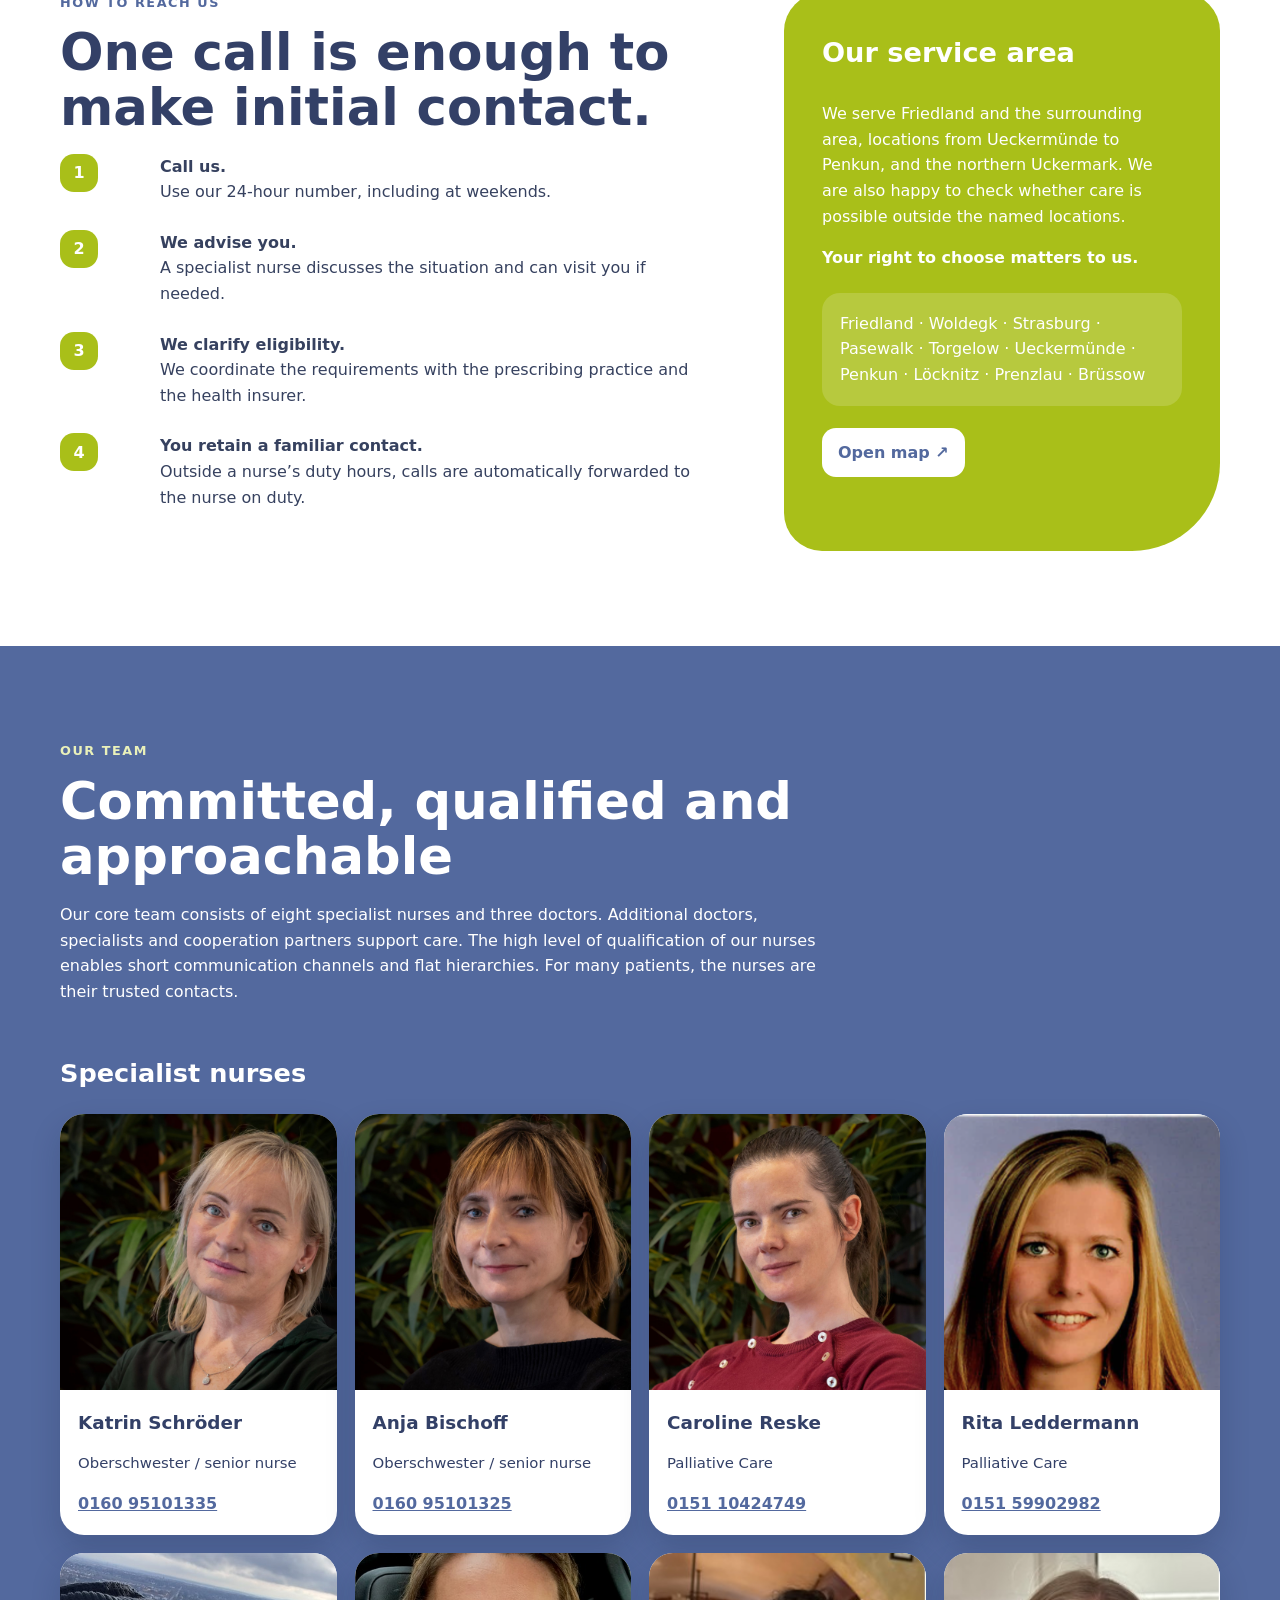
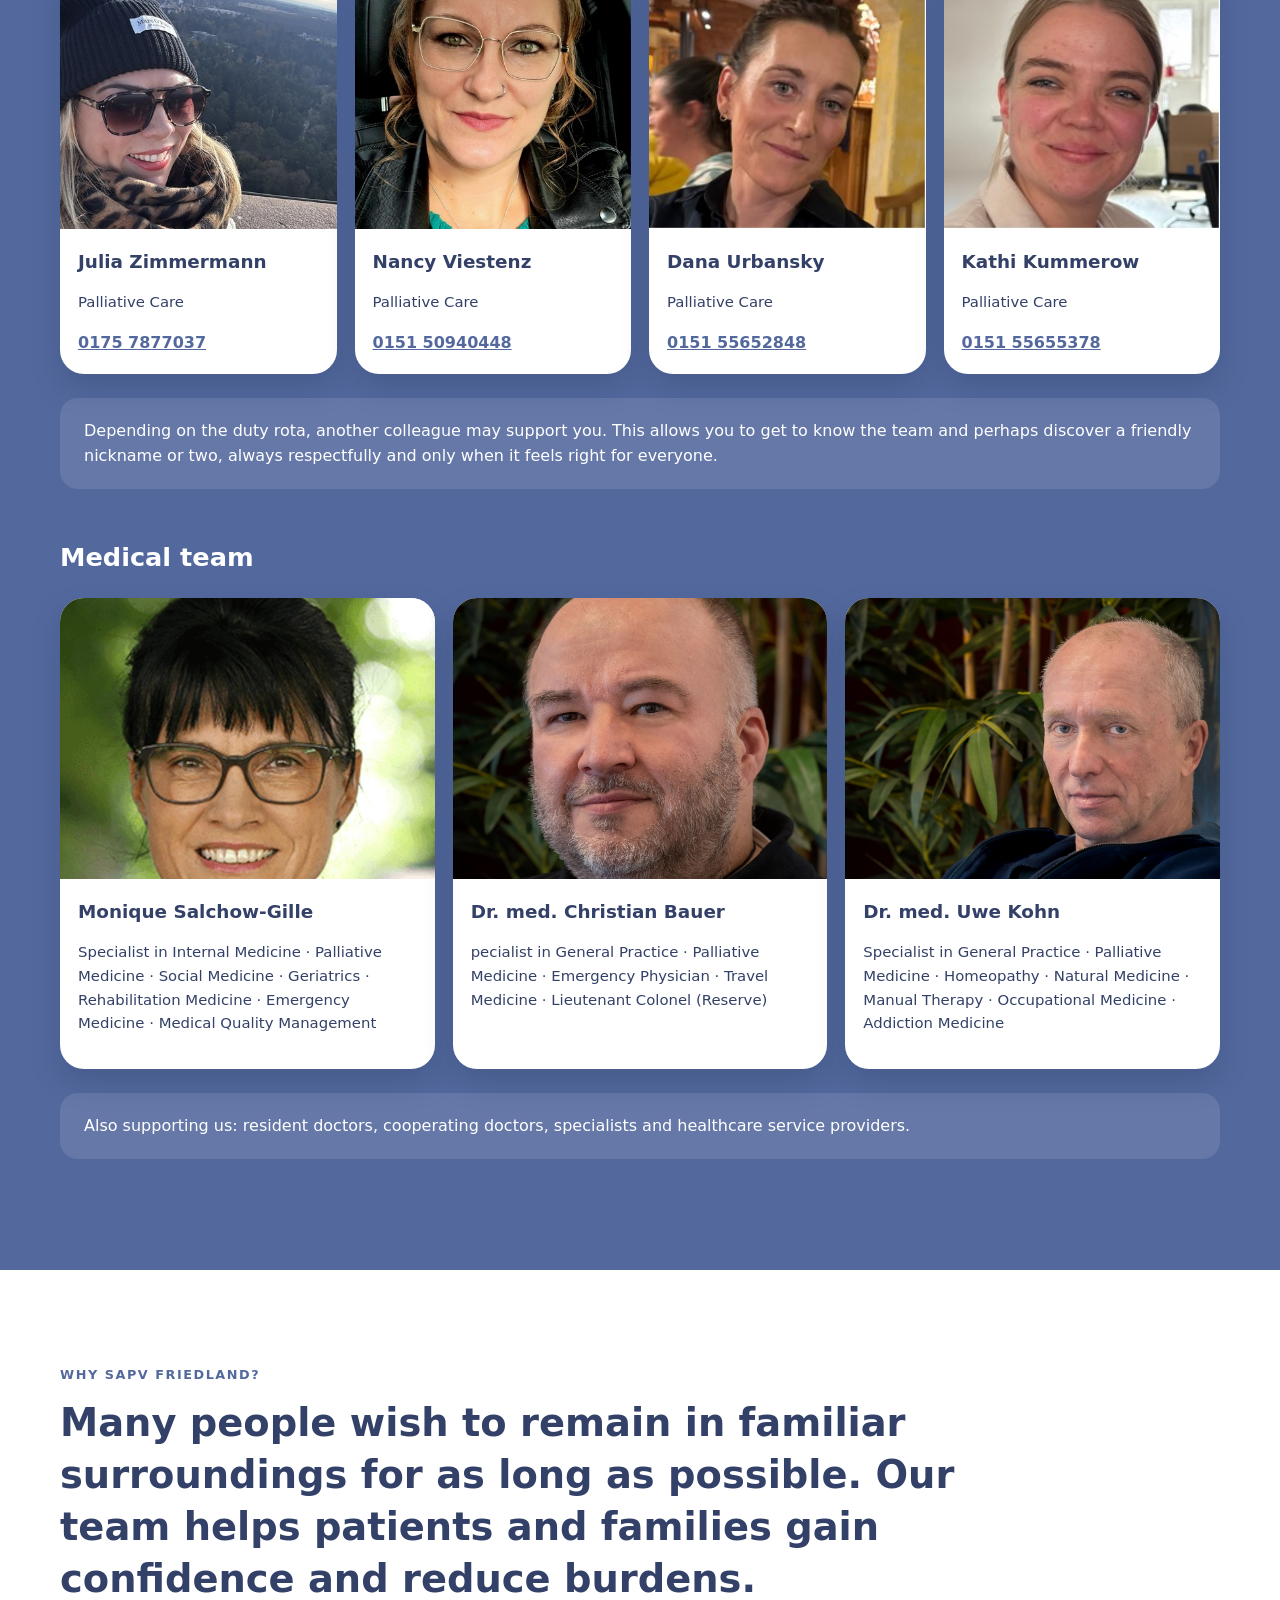
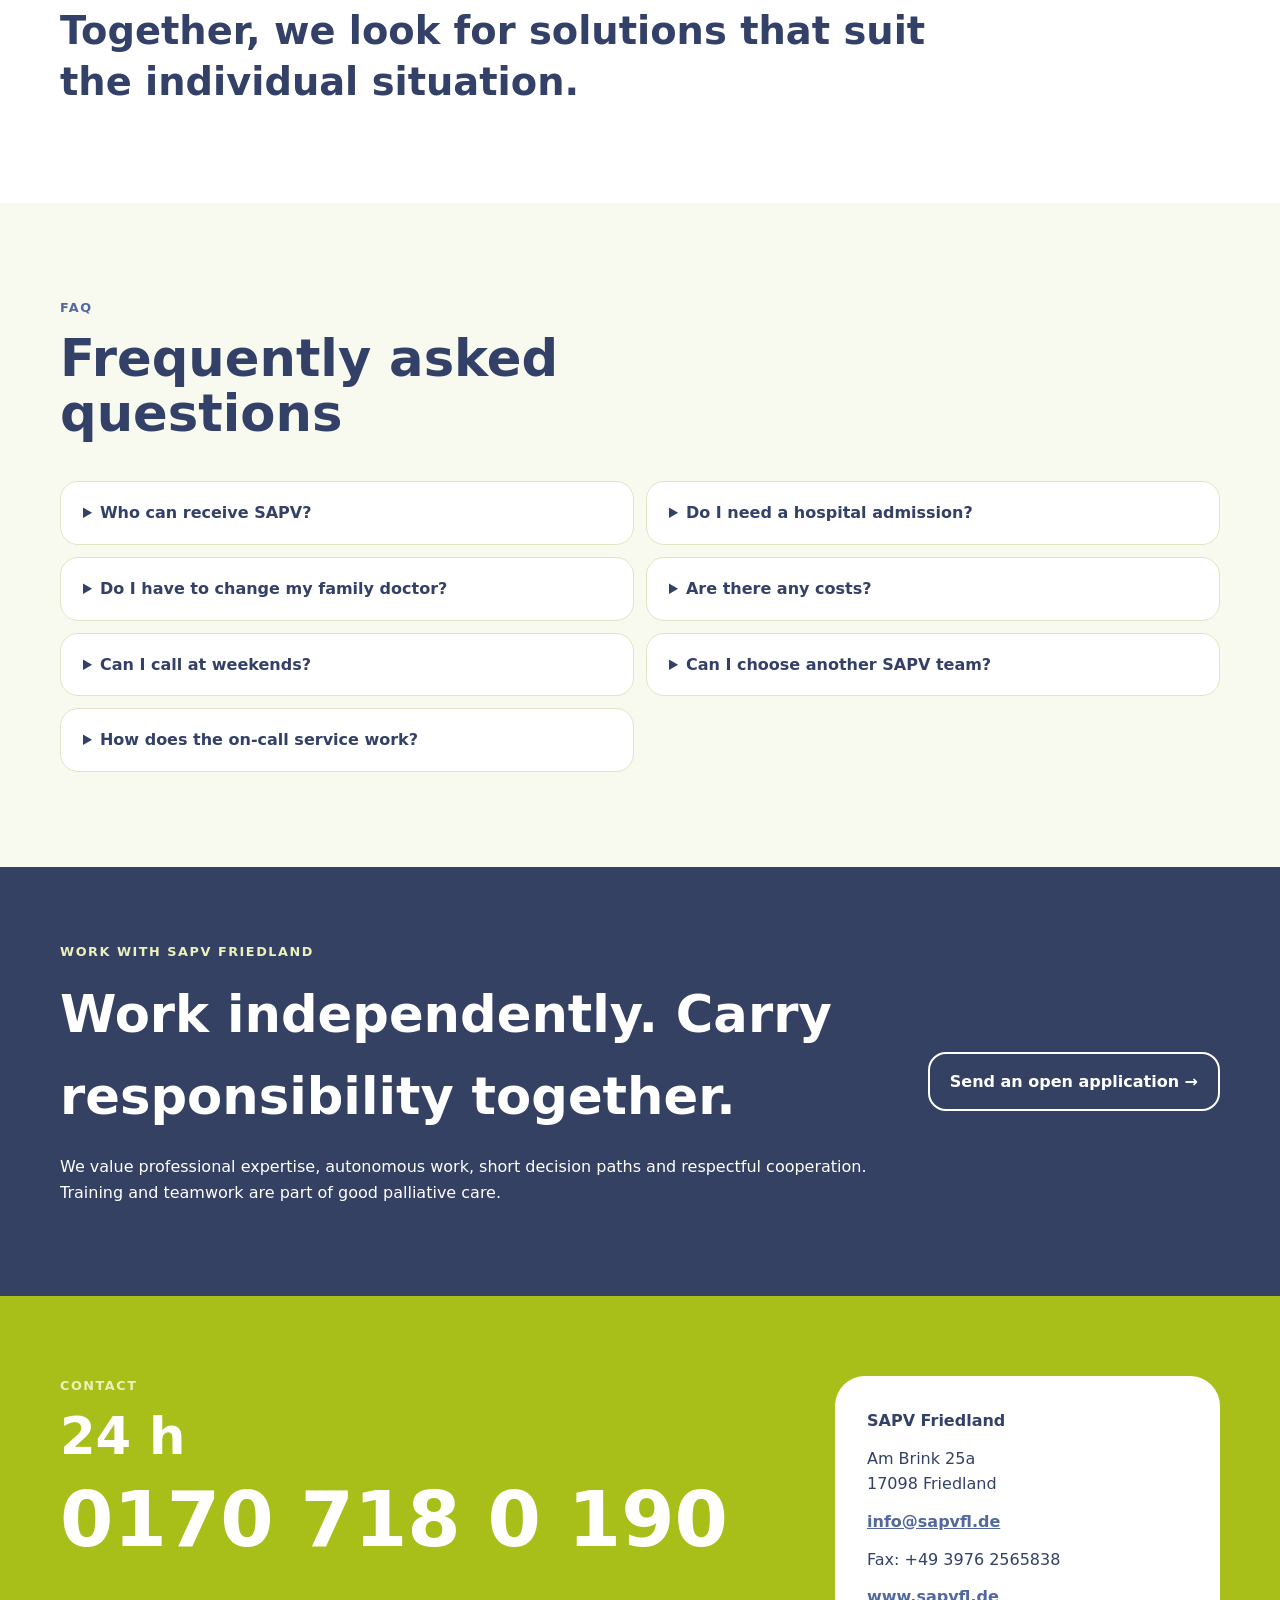
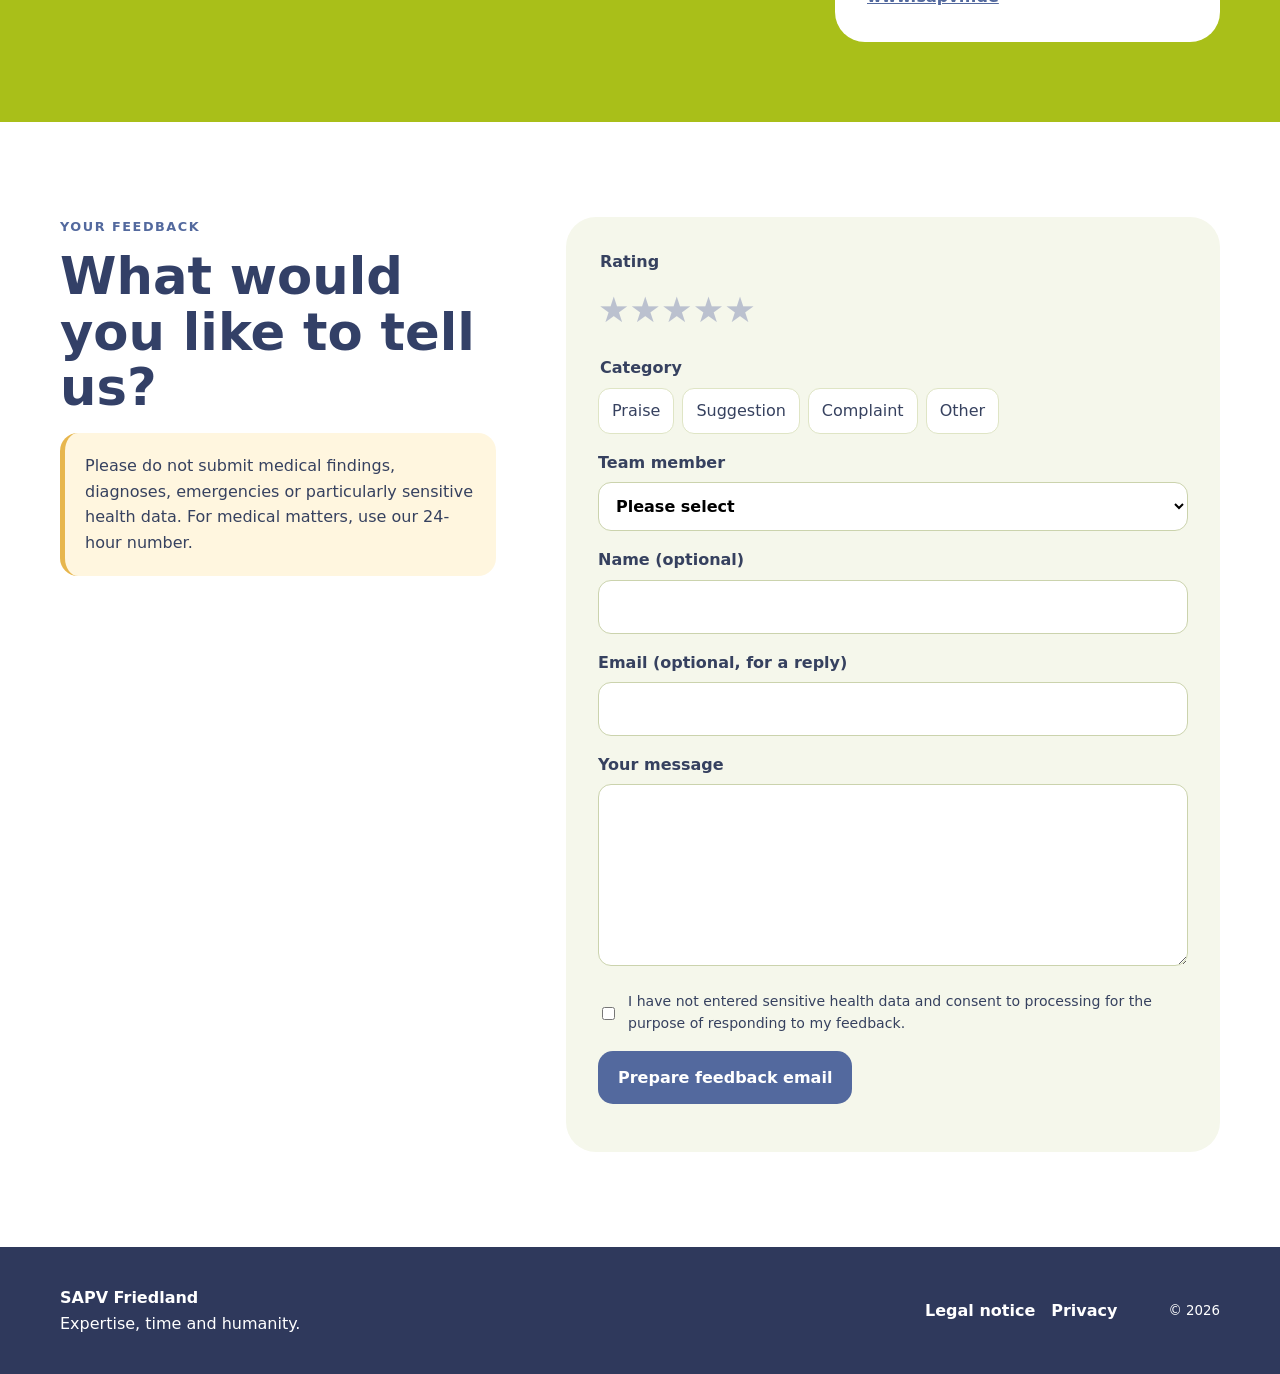
==== commit b0e262d5: "Add team section to index.html" ====
--- a/en/index.html
+++ b/en/index.html
@@ -5,10 +5,10 @@
 <section class="spirit"><div class="shell spirit-grid"><div><p class="eyebrow pale">How we work together</p><h2>A person remains a person.</h2></div><div><p>The patient is at the centre of our care. We listen, explain clearly and respect personal decisions, even when a recommendation is not accepted immediately.</p><p>Serious situations require seriousness, but not every minute has to feel heavy. A kind word, a light-hearted moment or gentle banter can have a place when it feels right for everyone involved.</p></div></div></section>
 <section id="admission" class="section tint"><div class="shell"><header class="section-head"><p class="eyebrow">When SAPV may help</p><h2>Typical severe symptoms</h2><p>These examples provide a simple overview. The medical assessment, legal requirements and the health insurer’s decision are decisive.</p></header><div class="accordion"><details open><summary>Severe pain</summary><p>Pain remains difficult to control despite treatment or changes significantly.</p></details><details><summary>Neurological, psychological or emotional distress</summary><p>For example confusion, anxiety, agitation, seizures or severe emotional distress.</p></details><details><summary>Breathing or cardiovascular symptoms</summary><p>For example breathlessness, fear of suffocation, chest tightness or severe circulatory problems.</p></details><details><summary>Gastrointestinal symptoms</summary><p>For example nausea, vomiting, bowel obstruction, swallowing problems or distressing abdominal fluid pressure.</p></details><details><summary>Complex wounds or ulcerating tumours</summary><p>For example open, odorous, bleeding or difficult-to-treat wounds.</p></details><details><summary>Urogenital symptoms</summary><p>For example urinary problems, bleeding, fistulas or severe kidney problems.</p></details><details><summary>Other severe symptoms</summary><p>For example severe itching, metabolic imbalance or persistent distressing hiccups.</p></details></div><div class="note"><b>i</b> Admission is governed by statutory rules and the SAPV directive. A medical prescription is required. The health insurer decides whether the service is approved and may seek advice from the Medical Service, known as MD and formerly MDK. For people with statutory health insurance, approved SAPV services are paid for by the health insurer.</div></div></section>
 <section id="route" class="section"><div class="shell route-grid"><div><p class="eyebrow">How to reach us</p><h2>One call is enough to make initial contact.</h2><ol class="steps"><li><b>Call us.</b><span>Use our 24-hour number, including at weekends.</span></li><li><b>We advise you.</b><span>A specialist nurse discusses the situation and can visit you if needed.</span></li><li><b>We clarify eligibility.</b><span>We coordinate the requirements with the prescribing practice and the health insurer.</span></li><li><b>You retain a familiar contact.</b><span>Outside a nurse’s duty hours, calls are automatically forwarded to the nurse on duty.</span></li></ol></div><aside class="area"><h3>Our service area</h3><p>We serve Friedland and the surrounding area, locations from Ueckermünde to Penkun, and the northern Uckermark. We are also happy to check whether care is possible outside the named locations.</p><strong>Your right to choose matters to us.</strong><div class="places">Friedland · Woldegk · Strasburg · Pasewalk · Torgelow · Ueckermünde · Penkun · Löcknitz · Prenzlau · Brüssow</div><a class="maplink" target="_blank" rel="noopener" href="https://www.openstreetmap.org/?mlat=53.668889&amp;mlon=13.550556#map=8/53.6689/13.5506">Open map ↗</a></aside></div></section>
-<section id="team" class="section teamsec"><div class="shell"><header class="section-head"><p class="eyebrow pale">Our team</p><h2>Committed, qualified and approachable</h2><p>Our core team consists of eight specialist nurses and three doctors. Additional doctors, specialists and cooperation partners support care. The high level of qualification of our nurses enables short communication channels and flat hierarchies. For many patients, the nurses are their trusted contacts.</p></header><h3 class="group-title">Specialist nurses</h3><div class="card-grid"><article class="person"><img src="../assets/team/katrin-schroeder.jpg" alt="Portrait: Katrin Schröder" loading="lazy"><div><h4>Katrin Schröder</h4><p>Oberschwester / senior nurse</p><a href="tel:016095101335">0160 95101335</a></div></article><article class="person"><img src="../assets/team/anja-bischoff.jpg" alt="Portrait: Anja Bischoff" loading="lazy"><div><h4>Anja Bischoff</h4><p>Oberschwester / senior nurse</p><a href="tel:016095101325">0160 95101325</a></div></article><article class="person"><img src="../assets/team/caroline-reske.jpg" alt="Portrait: Caroline Reske" loading="lazy"><div><h4>Caroline Reske</h4><p>Palliative Care</p><a href="tel:015110424749">0151 10424749</a></div></article><article class="person"><img src="../assets/team/rita-leddermann.jpg" alt="Portrait: Rita Leddermann" loading="lazy"><div><h4>Rita Leddermann</h4><p>Palliative Care</p><a href="tel:015159902982">0151 59902982</a></div></article><article class="person"><img src="../assets/team/julia-zimmermann.jpg" alt="Portrait: Julia Zimmermann" loading="lazy"><div><h4>Julia Zimmermann</h4><p>Palliative Care</p><a href="tel:01757877037">0175 7877037</a></div></article><article class="person"><img src="../assets/team/nancy-viestenz.jpg" alt="Portrait: Nancy Viestenz" loading="lazy"><div><h4>Nancy Viestenz</h4><p>Palliative Care</p><a href="tel:015150940448">0151 50940448</a></div></article><article class="person"><img src="../assets/team/dana-urbansky.jpg" alt="Portrait: Dana Urbansky" loading="lazy"><div><h4>Dana Urbansky</h4><p>Palliative Care</p><a href="tel:015155652848">0151 55652848</a></div></article><article class="person"><img src="../assets/team/kathi-kummerow.jpg" alt="Portrait: Kathi Kummerow" loading="lazy"><div><h4>Kathi Kummerow</h4><p>Palliative Care</p><a href="tel:015155655378">0151 55655378</a></div></article></div><p class="team-note">Depending on the duty rota, another colleague may support you. This allows you to get to know the team and perhaps discover a friendly nickname or two, always respectfully and only when it feels right for everyone.</p><h3 class="group-title">Medical team</h3><div class="card-grid doctors"><article class="person doctor"><img src="../assets/team/monique-salchow-gille.jpg" alt="Portrait: Monique Salchow-Gille" loading="lazy"><div><h4>Monique Salchow-Gille</h4><p>Sozialmedizin, Geriatrie, Rehabilitationswesen, Notfallmedizin, Ärztliches Qualitätsmanagement, Palliativmedizin</p></div></article><article class="person doctor"><img src="../assets/team/christian-bauer.jpg" alt="Portrait: Dr. med. Christian Bauer" loading="lazy"><div><h4>Dr. med. Christian Bauer</h4><p>Palliativmedizin, Arzt im Rettungsdienst, Reisemedizin · Oberfeldarzt d.R.</p></div></article><article class="person doctor"><img src="../assets/team/uwe-kohn.jpg" alt="Portrait: Dr. med. Uwe Kohn" loading="lazy"><div><h4>Dr. med. Uwe Kohn</h4><p>Homöopathie, Naturheilverfahren, Chirotherapie, Betriebsmedizin, Palliativmedizin, Suchtmedizinische Grundversorgung · Oberfeldarzt a.D.</p></div></article></div><p class="team-note">Also supporting us: resident doctors, cooperating doctors, specialists and healthcare service providers.</p></div></section>
+<section id="team" class="section teamsec"><div class="shell"><header class="section-head"><p class="eyebrow pale">Our team</p><h2>Committed, qualified and approachable</h2><p>Our core team consists of eight specialist nurses and three doctors. Additional doctors, specialists and cooperation partners support care. The high level of qualification of our nurses enables short communication channels and flat hierarchies. For many patients, the nurses are their trusted contacts.</p></header><h3 class="group-title">Specialist nurses</h3><div class="card-grid"><article class="person"><img src="../assets/team/katrin-schroeder.jpg" alt="Portrait: Katrin Schröder" loading="lazy"><div><h4>Katrin Schröder</h4><p>Oberschwester / senior nurse</p><a href="tel:016095101335">0160 95101335</a></div></article><article class="person"><img src="../assets/team/anja-bischoff.jpg" alt="Portrait: Anja Bischoff" loading="lazy"><div><h4>Anja Bischoff</h4><p>Oberschwester / senior nurse</p><a href="tel:016095101325">0160 95101325</a></div></article><article class="person"><img src="../assets/team/caroline-reske.jpg" alt="Portrait: Caroline Reske" loading="lazy"><div><h4>Caroline Reske</h4><p>Palliative Care</p><a href="tel:015110424749">0151 10424749</a></div></article><article class="person"><img src="../assets/team/rita-leddermann.jpg" alt="Portrait: Rita Leddermann" loading="lazy"><div><h4>Rita Leddermann</h4><p>Palliative Care</p><a href="tel:015159902982">0151 59902982</a></div></article><article class="person"><img src="../assets/team/julia-zimmermann.jpg" alt="Portrait: Julia Zimmermann" loading="lazy"><div><h4>Julia Zimmermann</h4><p>Palliative Care</p><a href="tel:01757877037">0175 7877037</a></div></article><article class="person"><img src="../assets/team/nancy-viestenz.jpg" alt="Portrait: Nancy Viestenz" loading="lazy"><div><h4>Nancy Viestenz</h4><p>Palliative Care</p><a href="tel:015150940448">0151 50940448</a></div></article><article class="person"><img src="../assets/team/dana-urbansky.jpg" alt="Portrait: Dana Urbansky" loading="lazy"><div><h4>Dana Urbansky</h4><p>Palliative Care</p><a href="tel:015155652848">0151 55652848</a></div></article><article class="person"><img src="../assets/team/kathi-kummerow.jpg" alt="Portrait: Kathi Kummerow" loading="lazy"><div><h4>Kathi Kummerow</h4><p>Palliative Care</p><a href="tel:015155655378">0151 55655378</a></div></article></div><p class="team-note">Depending on the duty rota, another colleague may support you. This allows you to get to know the team and perhaps discover a friendly nickname or two, always respectfully and only when it feels right for everyone.</p><h3 class="group-title">Medical team</h3><div class="card-grid doctors"><article class="person doctor"><img src="../assets/team/monique-salchow-gille.jpg" alt="Portrait: Monique Salchow-Gille" loading="lazy"><div><h4>Monique Salchow-Gille</h4><p>Specialist in Internal Medicine · Palliative Medicine · Social Medicine · Geriatrics · Rehabilitation Medicine · Emergency Medicine · Medical Quality Management</p></div></article><article class="person doctor"><img src="../assets/team/christian-bauer.jpg" alt="Portrait: Dr. med. Christian Bauer" loading="lazy"><div><h4>Dr. med. Christian Bauer</h4><p>pecialist in General Practice · Palliative Medicine · Emergency Physician · Travel Medicine · Lieutenant Colonel (Reserve)</p></div></article><article class="person doctor"><img src="../assets/team/uwe-kohn.jpg" alt="Portrait: Dr. med. Uwe Kohn" loading="lazy"><div><h4>Dr. med. Uwe Kohn</h4><p>Specialist in General Practice · Palliative Medicine · Homeopathy · Natural Medicine · Manual Therapy · Occupational Medicine · Addiction Medicine</p></div></article></div><p class="team-note">Also supporting us: resident doctors, cooperating doctors, specialists and healthcare service providers.</p></div></section>
 <section class="section why"><div class="shell"><p class="eyebrow">Why SAPV Friedland?</p><blockquote>Many people wish to remain in familiar surroundings for as long as possible. Our team helps patients and families gain confidence and reduce burdens. Together, we look for solutions that suit the individual situation.</blockquote></div></section>
 <section id="faq" class="section tint"><div class="shell"><header class="section-head"><p class="eyebrow">FAQ</p><h2>Frequently asked questions</h2></header><div class="accordion faq"><details><summary>Who can receive SAPV?</summary><p>People with an incurable, progressive illness, limited life expectancy and particularly complex care needs may be eligible. Each case is assessed individually.</p></details><details><summary>Do I need a hospital admission?</summary><p>No. SAPV is outpatient care designed to support care in familiar surroundings.</p></details><details><summary>Do I have to change my family doctor?</summary><p>No. SAPV complements existing care and coordinates with the professionals already involved.</p></details><details><summary>Are there any costs?</summary><p>For people with statutory health insurance, approved SAPV services are paid for by the health insurer.</p></details><details><summary>Can I call at weekends?</summary><p>Yes. Our 24-hour number is also available at weekends.</p></details><details><summary>Can I choose another SAPV team?</summary><p>Your right to choose matters to us. Please clarify the specific service and area with your health insurer and chosen team.</p></details><details><summary>How does the on-call service work?</summary><p>Call the central number. Calls to a nurse’s personal work phone are automatically forwarded to the nurse on duty outside working hours.</p></details></div></div></section>
 <section id="career" class="career"><div class="shell career-grid"><div><p class="eyebrow pale">Work with SAPV Friedland</p><h2>Work independently. Carry responsibility together.</h2><p>We value professional expertise, autonomous work, short decision paths and respectful cooperation. Training and teamwork are part of good palliative care.</p></div><a class="soft light" href="mailto:info@sapvfl.de?subject=Work with SAPV Friedland">Send an open application →</a></div></section>
 <section id="contact" class="contact"><div class="shell contact-grid"><div><p class="eyebrow pale">Contact</p><h2>24 h</h2><a class="bigphone" href="tel:+491707180190">0170 718 0 190</a></div><address><b>SAPV Friedland</b><span>Am Brink 25a<br>17098 Friedland</span><a href="mailto:info@sapvfl.de">info@sapvfl.de</a><span>Fax: +49 3976 2565838</span><a href="http://www.sapvfl.de/">www.sapvfl.de</a></address></div></section>
 <section id="feedback" class="section"><div class="shell feedback-grid"><div><p class="eyebrow">Your feedback</p><h2>What would you like to tell us?</h2><div class="warning">Please do not submit medical findings, diagnoses, emergencies or particularly sensitive health data. For medical matters, use our 24-hour number.</div></div><form id="feedbackForm"><fieldset><legend>Rating</legend><div class="stars" role="radiogroup"><label><input type="radio" name="rating" value="1" required><span>★</span><small>1</small></label><label><input type="radio" name="rating" value="2" required><span>★</span><small>2</small></label><label><input type="radio" name="rating" value="3" required><span>★</span><small>3</small></label><label><input type="radio" name="rating" value="4" required><span>★</span><small>4</small></label><label><input type="radio" name="rating" value="5" required><span>★</span><small>5</small></label></div></fieldset><fieldset><legend>Category</legend><div class="categories"><label><input type="radio" name="category" value="Praise" required><span>Praise</span></label><label><input type="radio" name="category" value="Suggestion" required><span>Suggestion</span></label><label><input type="radio" name="category" value="Complaint" required><span>Complaint</span></label><label><input type="radio" name="category" value="Other" required><span>Other</span></label></div></fieldset><label>Team member<select name="staff"><option value="">Please select</option><option>Katrin Schröder</option><option>Anja Bischoff</option><option>Caroline Reske</option><option>Rita Leddermann</option><option>Julia Zimmermann</option><option>Nancy Viestenz</option><option>Dana Urbansky</option><option>Kathi Kummerow</option><option>Monique Salchow-Gille</option><option>Dr. med. Christian Bauer</option><option>Dr. med. Uwe Kohn</option></select></label><label>Name (optional)<input name="name" autocomplete="name"></label><label>Email (optional, for a reply)<input name="email" type="email" autocomplete="email"></label><label>Your message<textarea name="message" rows="6" required minlength="10"></textarea></label><label class="check"><input type="checkbox" required><span>I have not entered sensitive health data and consent to processing for the purpose of responding to my feedback.</span></label><button type="submit">Prepare feedback email</button><p id="formStatus" role="status"></p></form></div></section></main>
-<footer><div class="shell footer"><div><b>SAPV Friedland</b><span>Expertise, time and humanity.</span></div><div><a href="../impressum.html">Legal notice</a><a href="../datenschutz.html">Privacy</a></div><small>© <span id="year"></span></small></div></footer><a class="floating" href="tel:+491707180190">☎ 24 h</a><script src="../script.js"></script></body></html>+<footer><div class="shell footer"><div><b>SAPV Friedland</b><span>Expertise, time and humanity.</span></div><div><a href="../impressum.html">Legal notice</a><a href="../datenschutz.html">Privacy</a></div><small>© <span id="year"></span></small></div></footer><a class="floating" href="tel:+491707180190">☎ 24 h</a><script src="../script.js"></script></body></html>
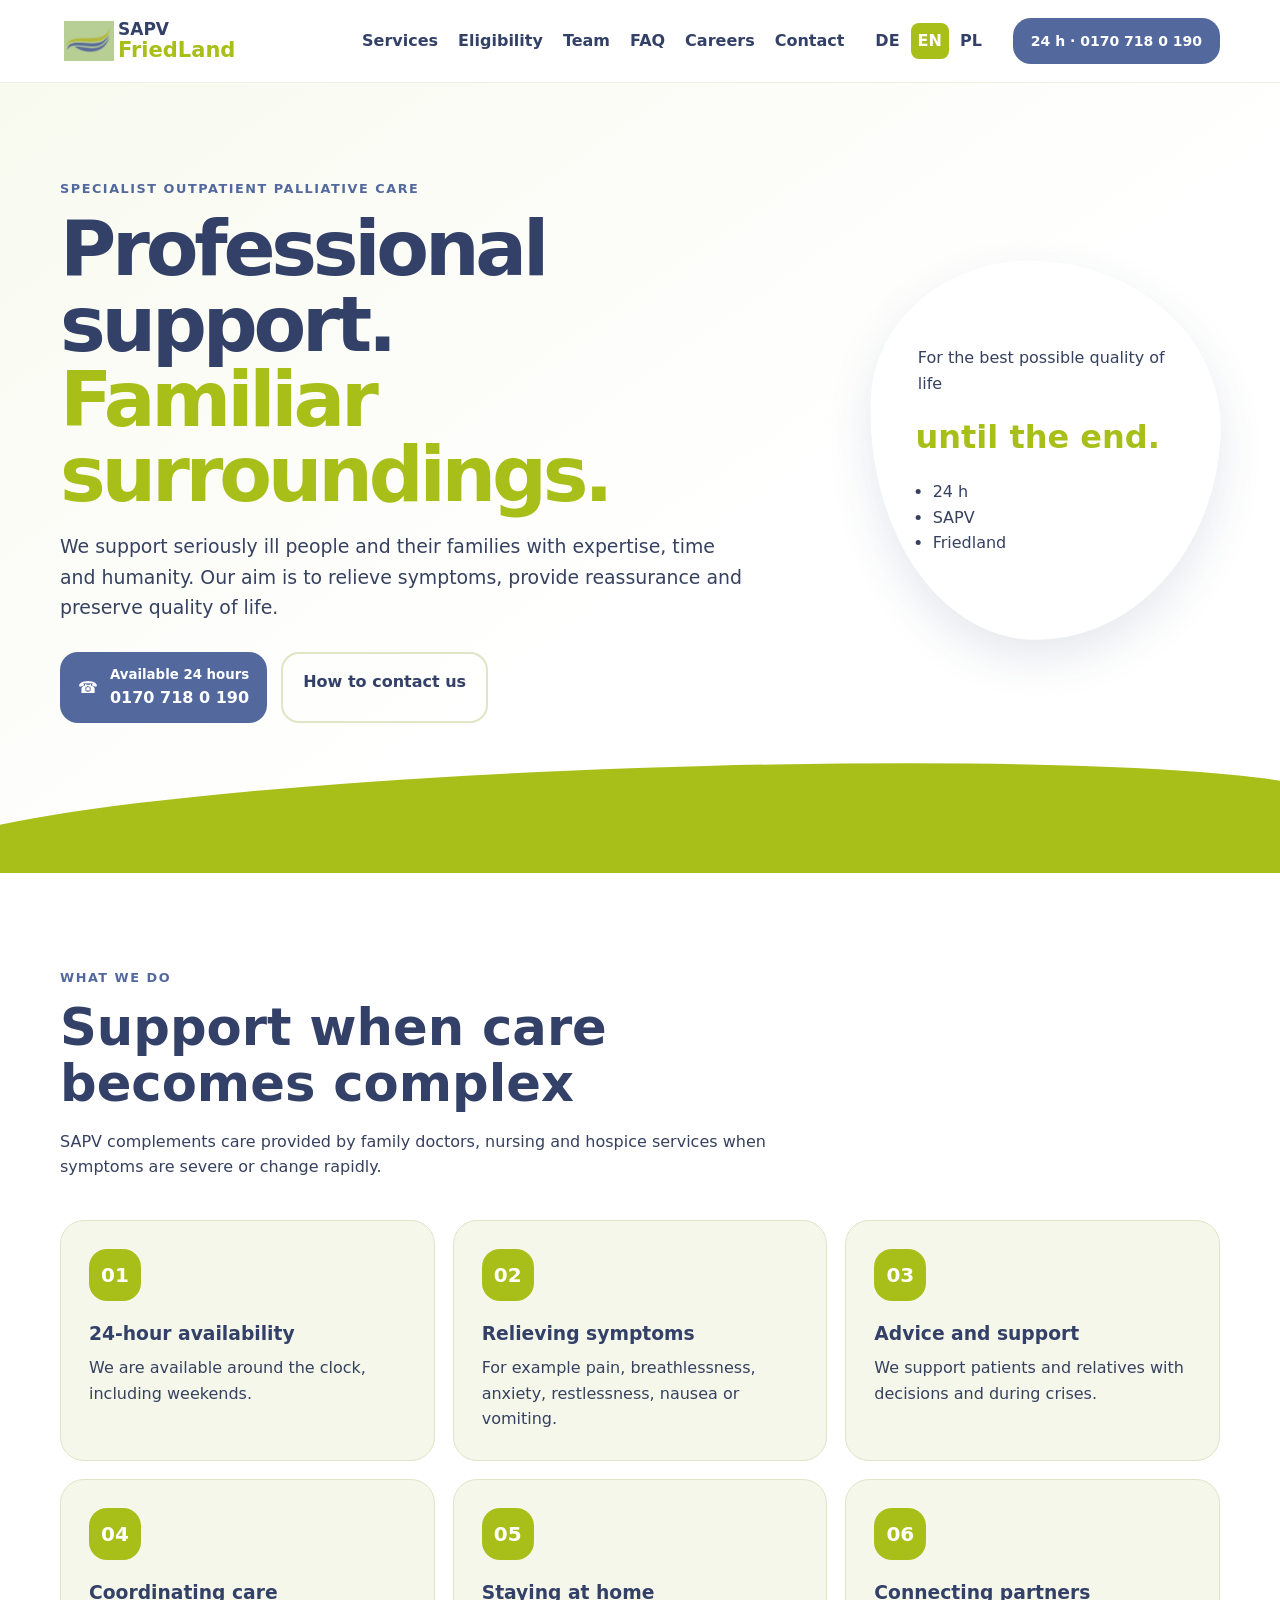
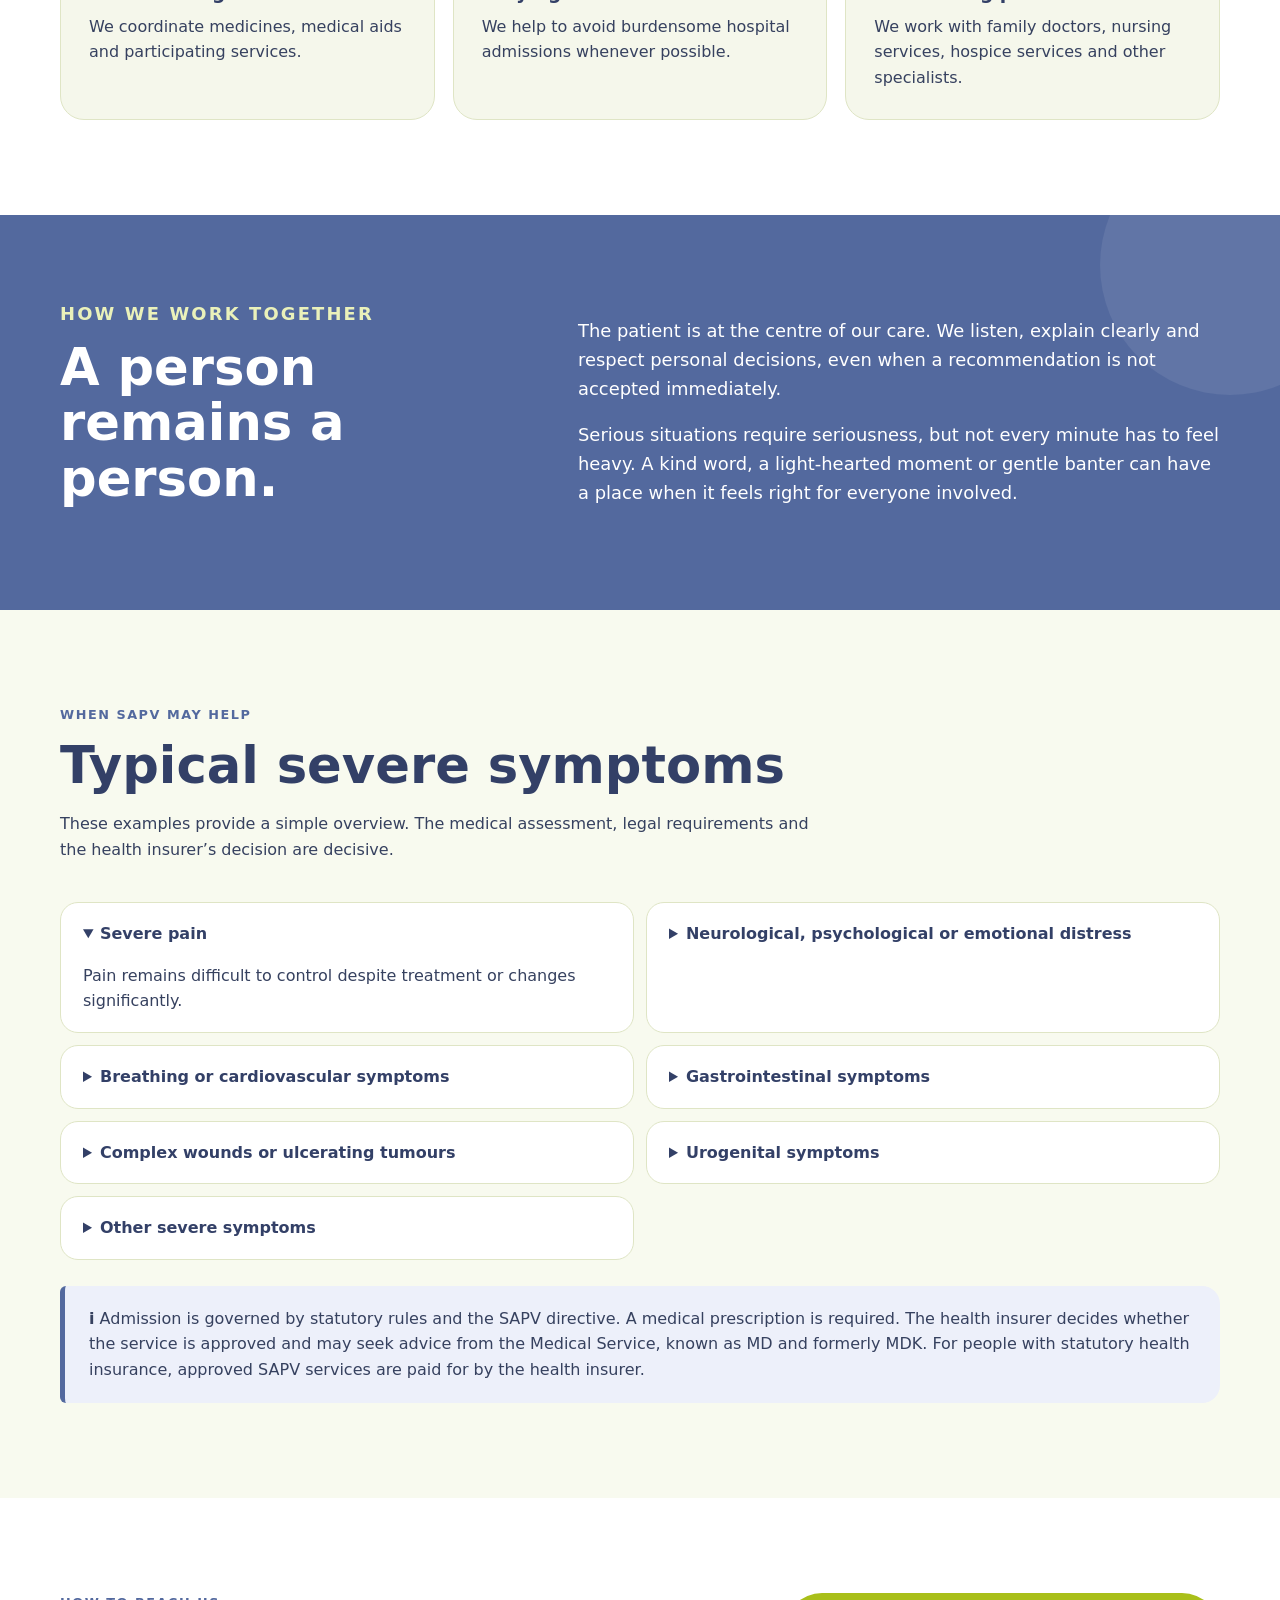
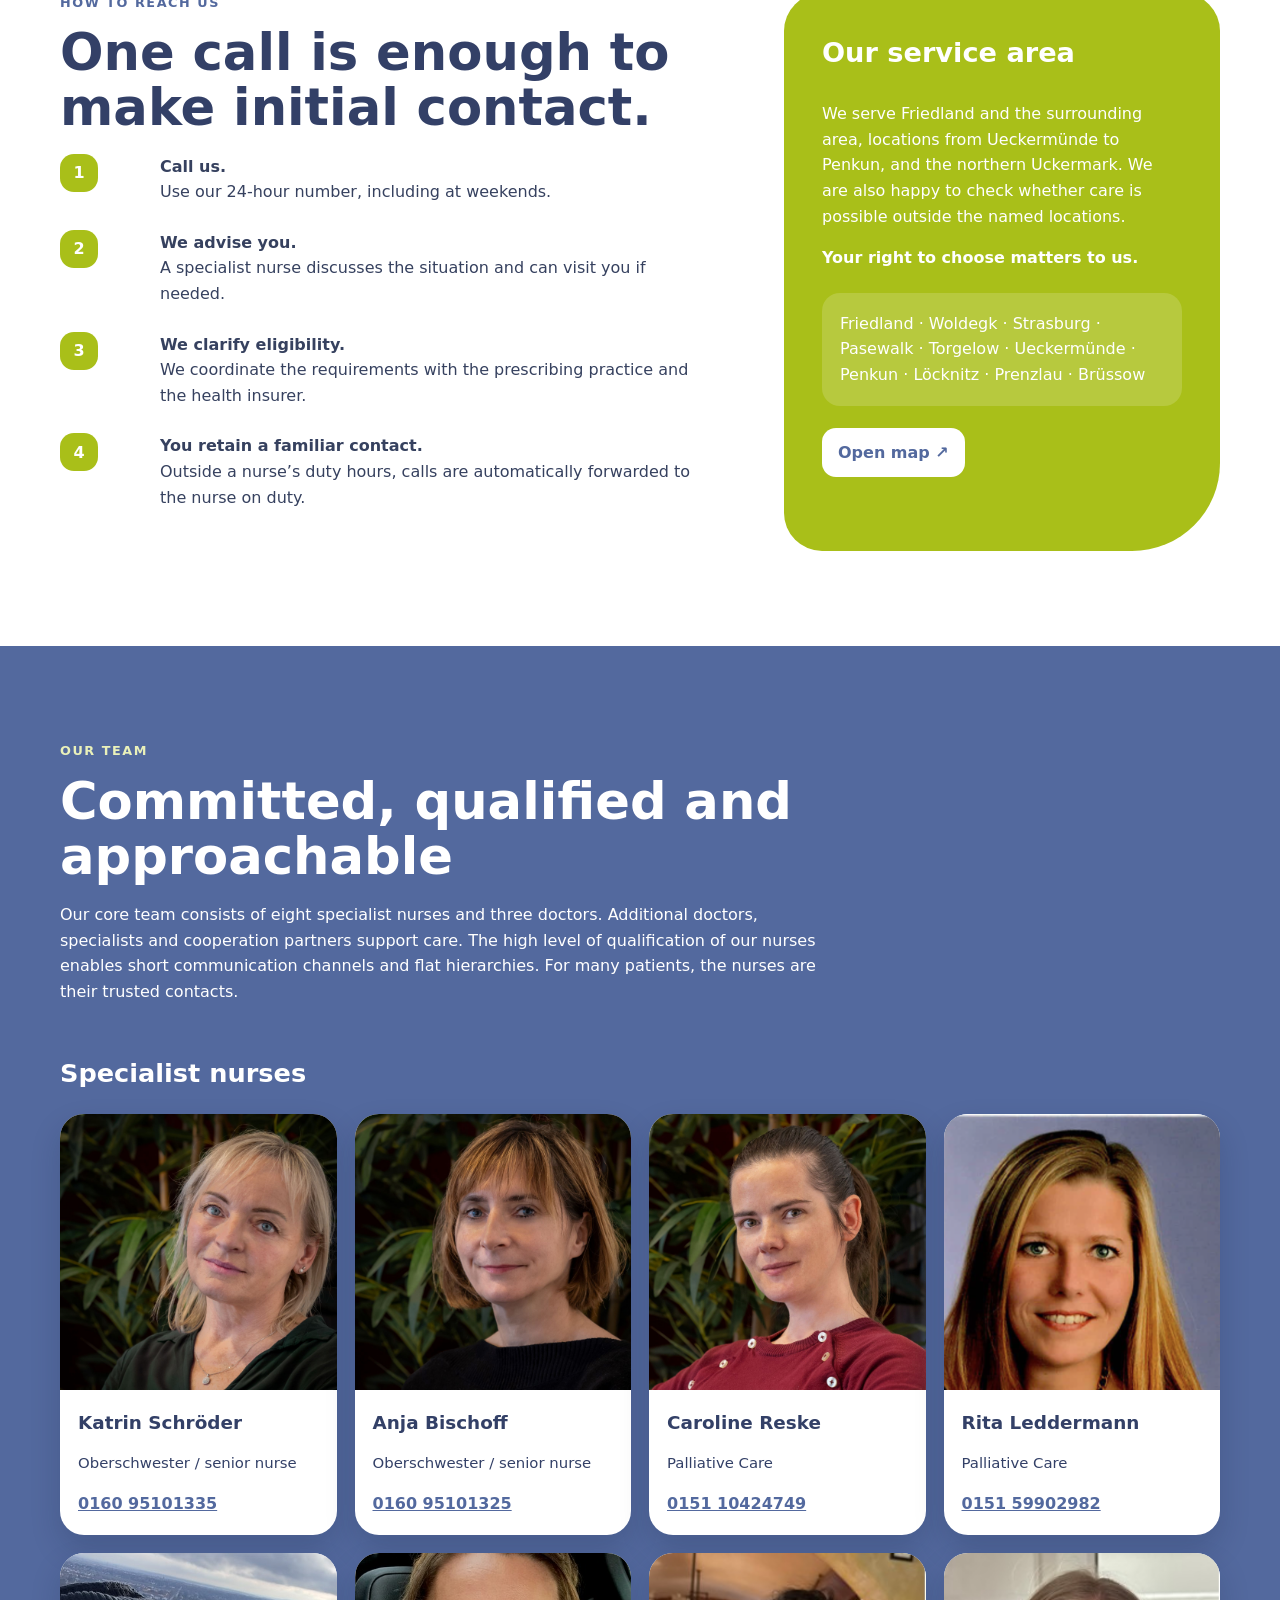
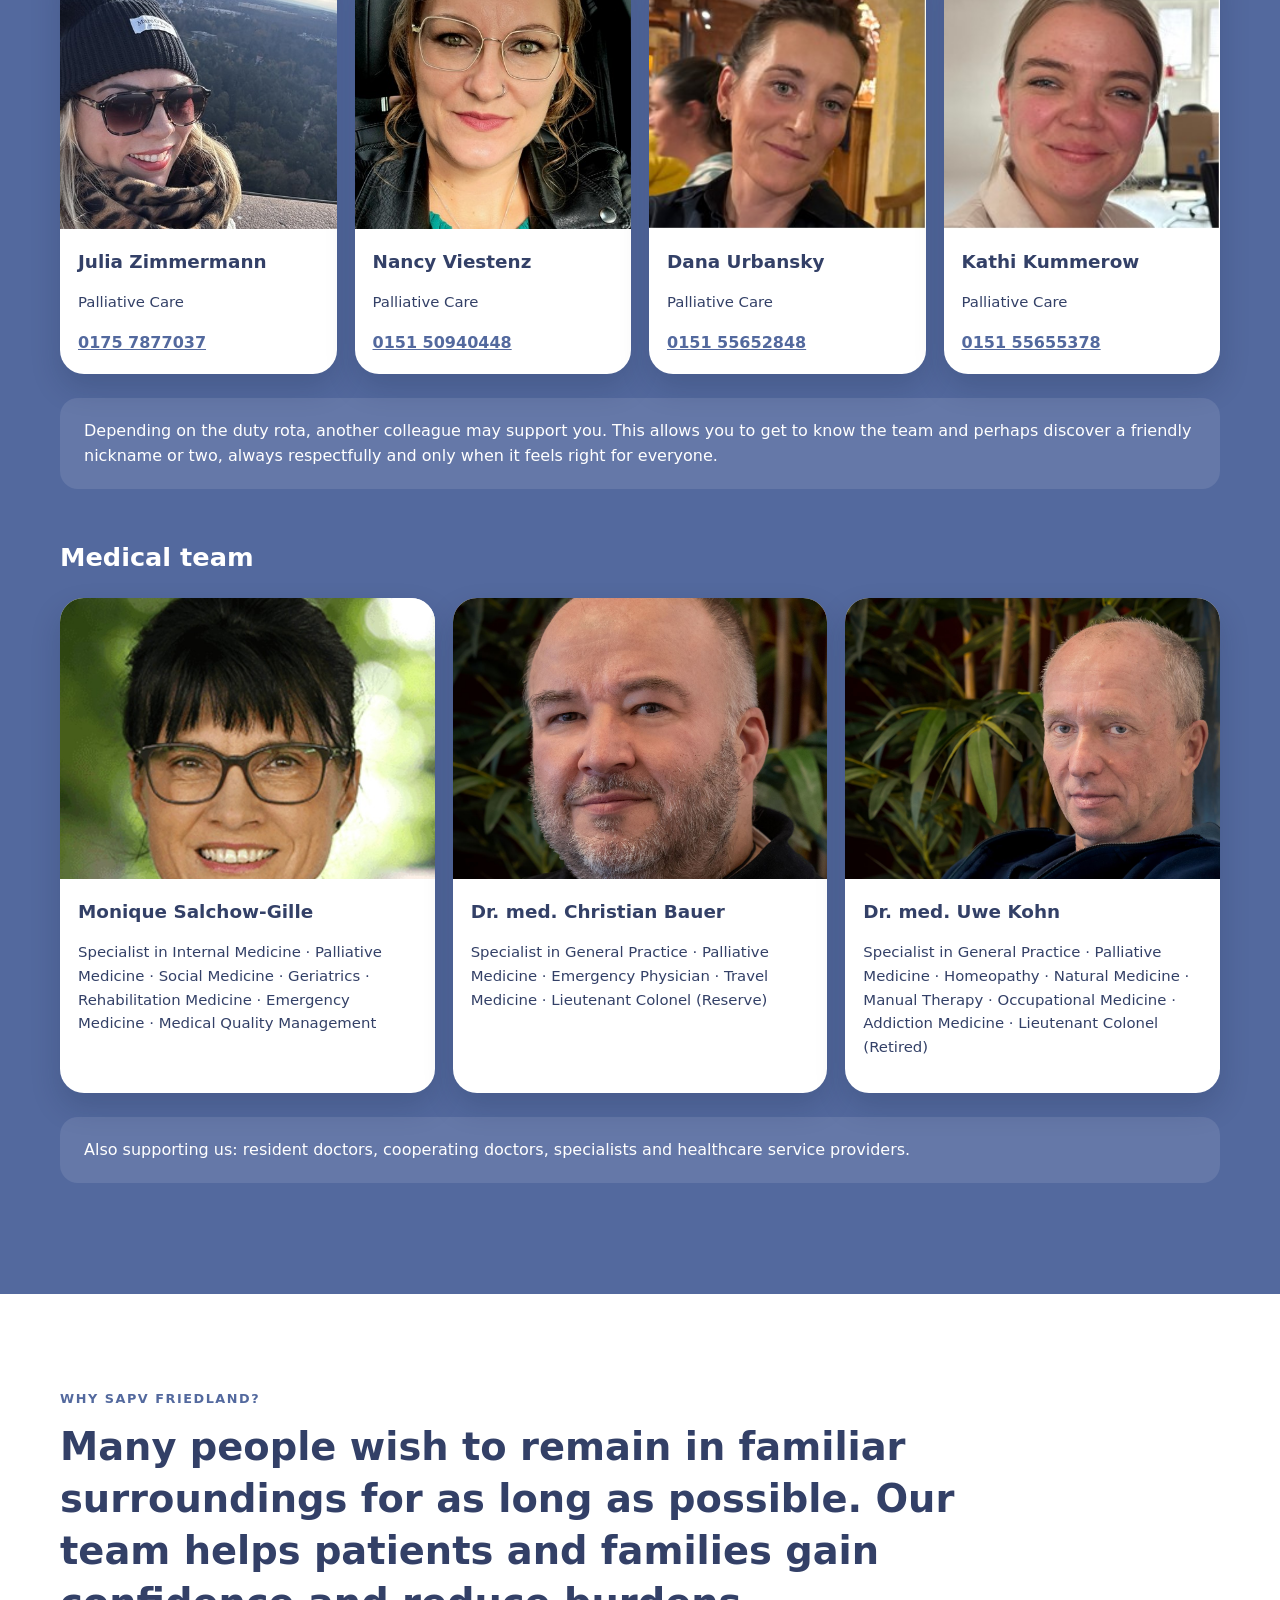
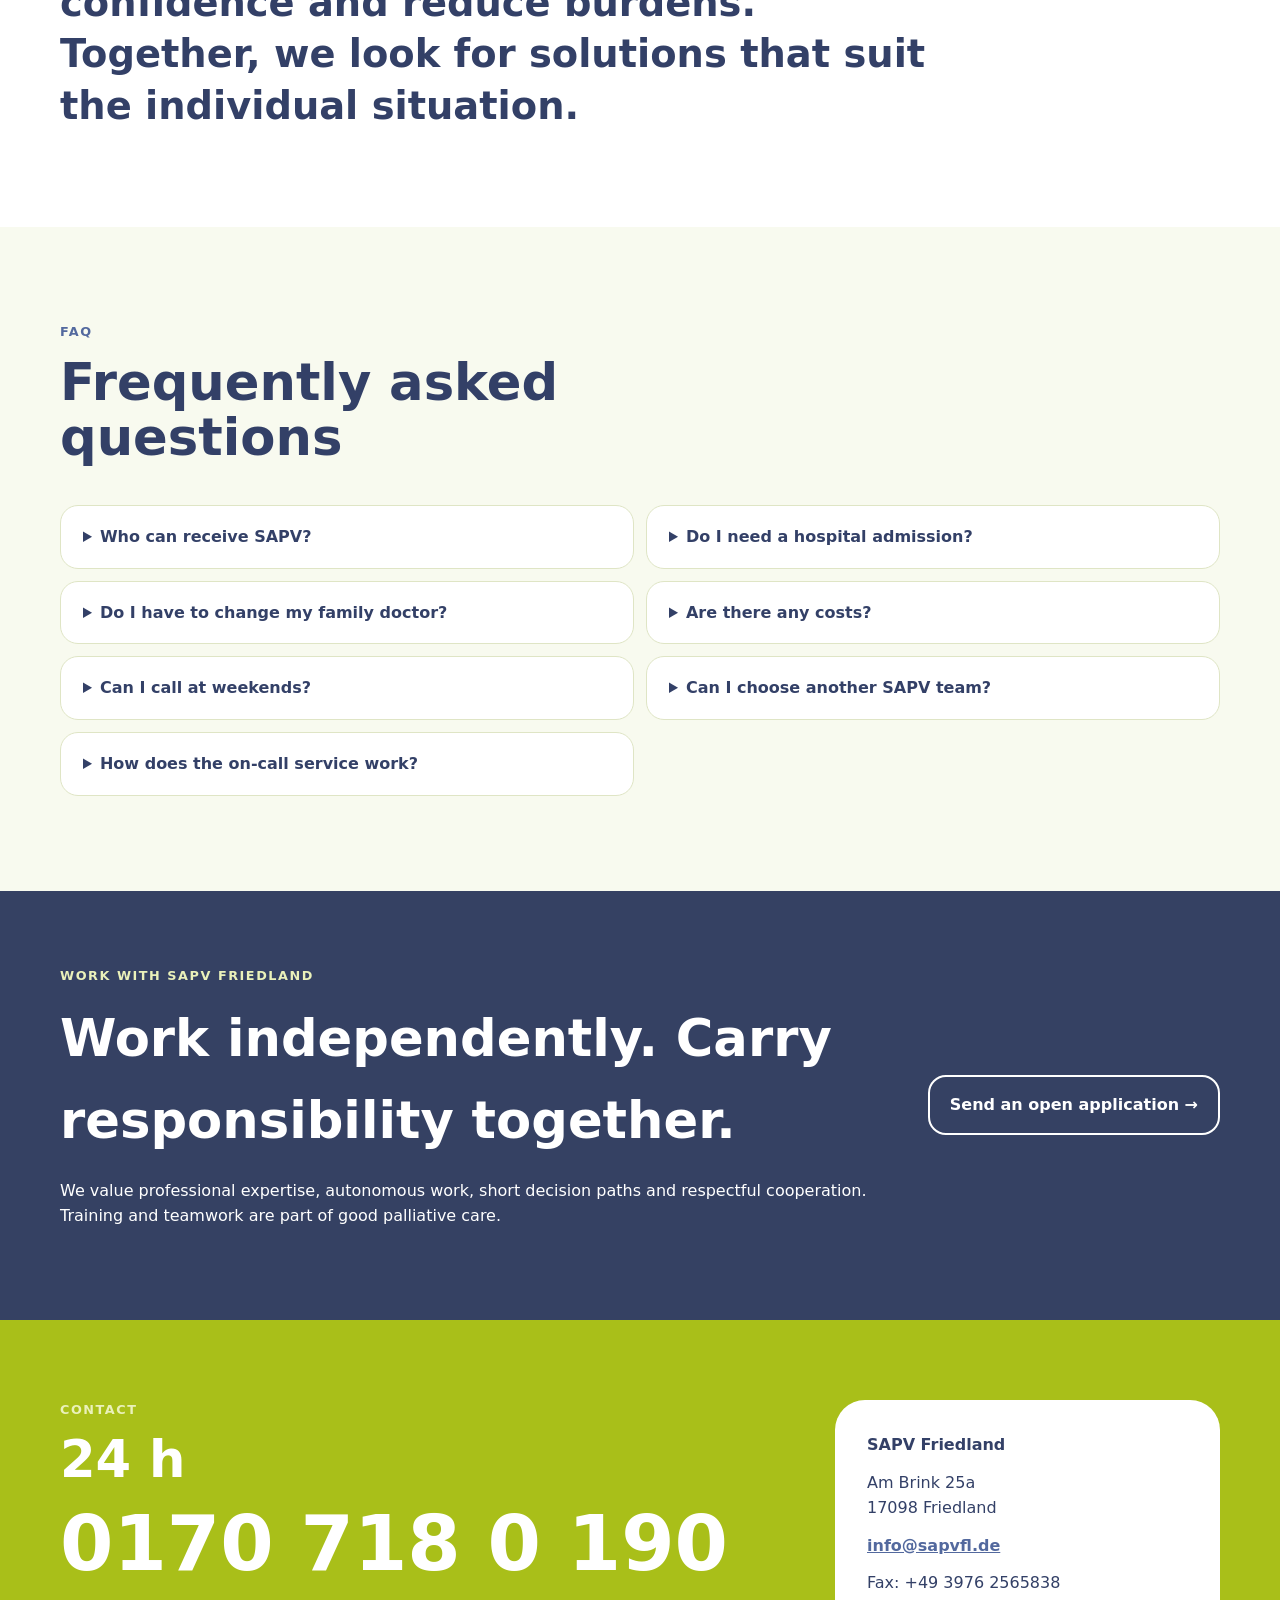
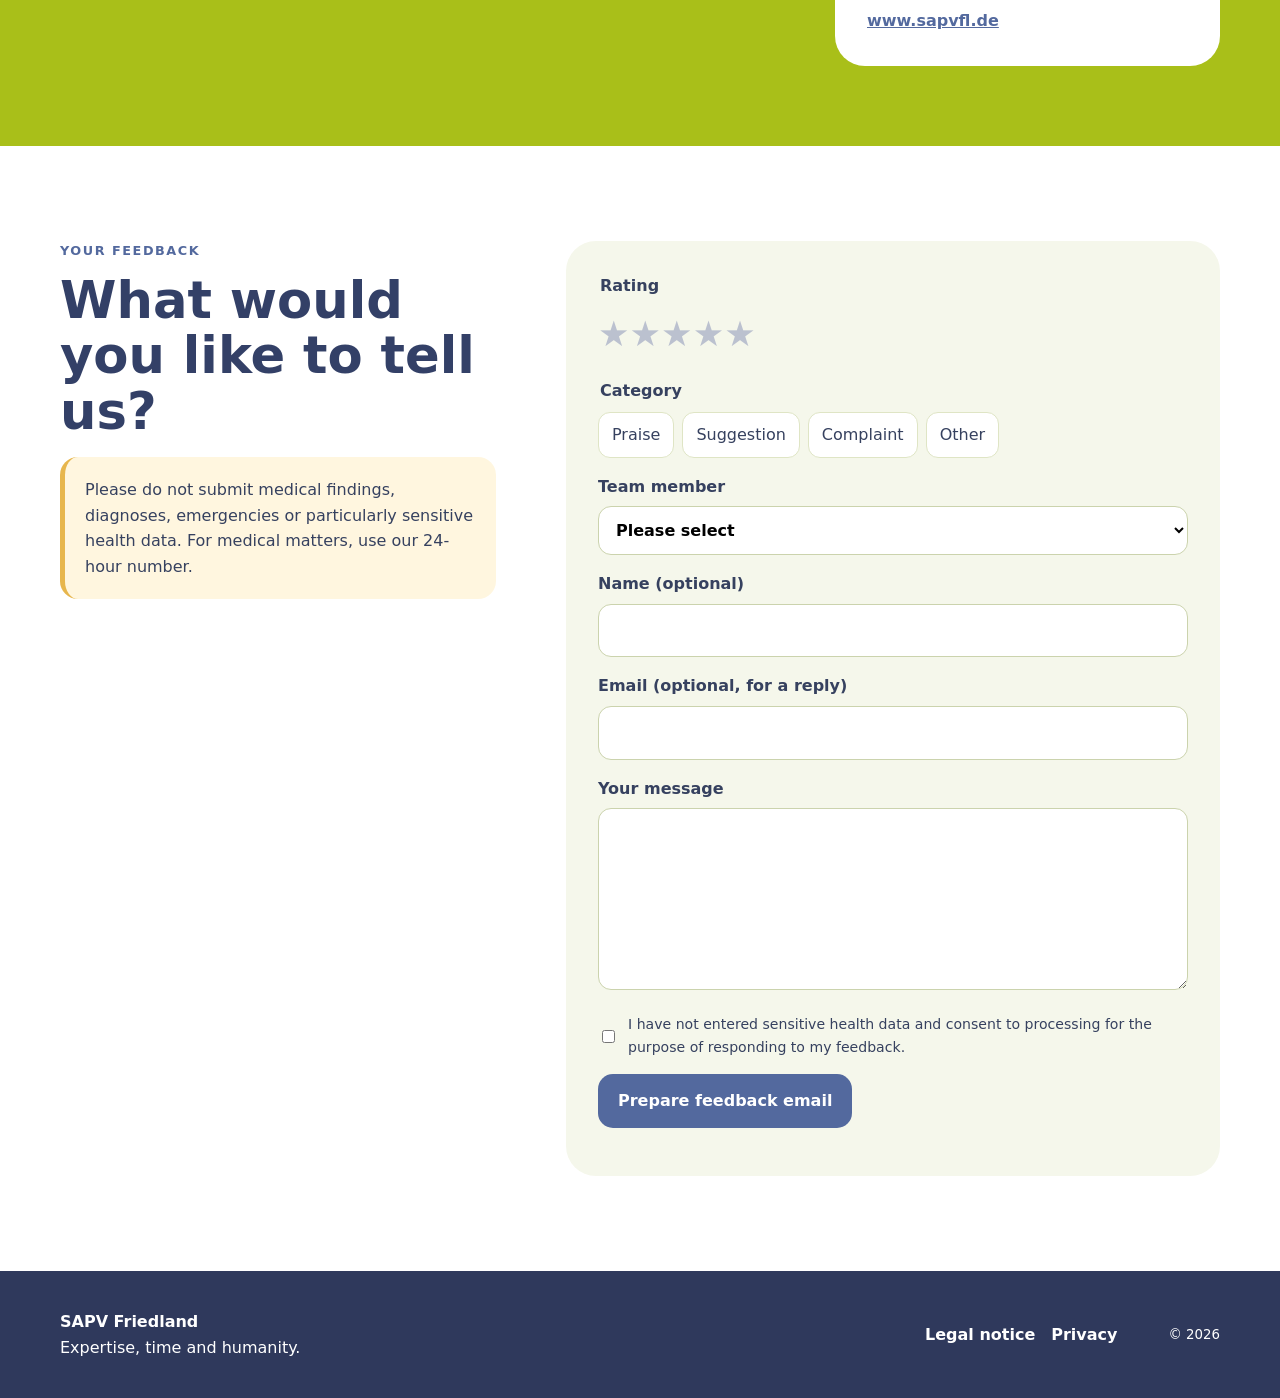
==== commit fb6d1071: "Add files via upload" ====
--- a/en/index.html
+++ b/en/index.html
@@ -5,10 +5,10 @@
 <section class="spirit"><div class="shell spirit-grid"><div><p class="eyebrow pale">How we work together</p><h2>A person remains a person.</h2></div><div><p>The patient is at the centre of our care. We listen, explain clearly and respect personal decisions, even when a recommendation is not accepted immediately.</p><p>Serious situations require seriousness, but not every minute has to feel heavy. A kind word, a light-hearted moment or gentle banter can have a place when it feels right for everyone involved.</p></div></div></section>
 <section id="admission" class="section tint"><div class="shell"><header class="section-head"><p class="eyebrow">When SAPV may help</p><h2>Typical severe symptoms</h2><p>These examples provide a simple overview. The medical assessment, legal requirements and the health insurer’s decision are decisive.</p></header><div class="accordion"><details open><summary>Severe pain</summary><p>Pain remains difficult to control despite treatment or changes significantly.</p></details><details><summary>Neurological, psychological or emotional distress</summary><p>For example confusion, anxiety, agitation, seizures or severe emotional distress.</p></details><details><summary>Breathing or cardiovascular symptoms</summary><p>For example breathlessness, fear of suffocation, chest tightness or severe circulatory problems.</p></details><details><summary>Gastrointestinal symptoms</summary><p>For example nausea, vomiting, bowel obstruction, swallowing problems or distressing abdominal fluid pressure.</p></details><details><summary>Complex wounds or ulcerating tumours</summary><p>For example open, odorous, bleeding or difficult-to-treat wounds.</p></details><details><summary>Urogenital symptoms</summary><p>For example urinary problems, bleeding, fistulas or severe kidney problems.</p></details><details><summary>Other severe symptoms</summary><p>For example severe itching, metabolic imbalance or persistent distressing hiccups.</p></details></div><div class="note"><b>i</b> Admission is governed by statutory rules and the SAPV directive. A medical prescription is required. The health insurer decides whether the service is approved and may seek advice from the Medical Service, known as MD and formerly MDK. For people with statutory health insurance, approved SAPV services are paid for by the health insurer.</div></div></section>
 <section id="route" class="section"><div class="shell route-grid"><div><p class="eyebrow">How to reach us</p><h2>One call is enough to make initial contact.</h2><ol class="steps"><li><b>Call us.</b><span>Use our 24-hour number, including at weekends.</span></li><li><b>We advise you.</b><span>A specialist nurse discusses the situation and can visit you if needed.</span></li><li><b>We clarify eligibility.</b><span>We coordinate the requirements with the prescribing practice and the health insurer.</span></li><li><b>You retain a familiar contact.</b><span>Outside a nurse’s duty hours, calls are automatically forwarded to the nurse on duty.</span></li></ol></div><aside class="area"><h3>Our service area</h3><p>We serve Friedland and the surrounding area, locations from Ueckermünde to Penkun, and the northern Uckermark. We are also happy to check whether care is possible outside the named locations.</p><strong>Your right to choose matters to us.</strong><div class="places">Friedland · Woldegk · Strasburg · Pasewalk · Torgelow · Ueckermünde · Penkun · Löcknitz · Prenzlau · Brüssow</div><a class="maplink" target="_blank" rel="noopener" href="https://www.openstreetmap.org/?mlat=53.668889&amp;mlon=13.550556#map=8/53.6689/13.5506">Open map ↗</a></aside></div></section>
-<section id="team" class="section teamsec"><div class="shell"><header class="section-head"><p class="eyebrow pale">Our team</p><h2>Committed, qualified and approachable</h2><p>Our core team consists of eight specialist nurses and three doctors. Additional doctors, specialists and cooperation partners support care. The high level of qualification of our nurses enables short communication channels and flat hierarchies. For many patients, the nurses are their trusted contacts.</p></header><h3 class="group-title">Specialist nurses</h3><div class="card-grid"><article class="person"><img src="../assets/team/katrin-schroeder.jpg" alt="Portrait: Katrin Schröder" loading="lazy"><div><h4>Katrin Schröder</h4><p>Oberschwester / senior nurse</p><a href="tel:016095101335">0160 95101335</a></div></article><article class="person"><img src="../assets/team/anja-bischoff.jpg" alt="Portrait: Anja Bischoff" loading="lazy"><div><h4>Anja Bischoff</h4><p>Oberschwester / senior nurse</p><a href="tel:016095101325">0160 95101325</a></div></article><article class="person"><img src="../assets/team/caroline-reske.jpg" alt="Portrait: Caroline Reske" loading="lazy"><div><h4>Caroline Reske</h4><p>Palliative Care</p><a href="tel:015110424749">0151 10424749</a></div></article><article class="person"><img src="../assets/team/rita-leddermann.jpg" alt="Portrait: Rita Leddermann" loading="lazy"><div><h4>Rita Leddermann</h4><p>Palliative Care</p><a href="tel:015159902982">0151 59902982</a></div></article><article class="person"><img src="../assets/team/julia-zimmermann.jpg" alt="Portrait: Julia Zimmermann" loading="lazy"><div><h4>Julia Zimmermann</h4><p>Palliative Care</p><a href="tel:01757877037">0175 7877037</a></div></article><article class="person"><img src="../assets/team/nancy-viestenz.jpg" alt="Portrait: Nancy Viestenz" loading="lazy"><div><h4>Nancy Viestenz</h4><p>Palliative Care</p><a href="tel:015150940448">0151 50940448</a></div></article><article class="person"><img src="../assets/team/dana-urbansky.jpg" alt="Portrait: Dana Urbansky" loading="lazy"><div><h4>Dana Urbansky</h4><p>Palliative Care</p><a href="tel:015155652848">0151 55652848</a></div></article><article class="person"><img src="../assets/team/kathi-kummerow.jpg" alt="Portrait: Kathi Kummerow" loading="lazy"><div><h4>Kathi Kummerow</h4><p>Palliative Care</p><a href="tel:015155655378">0151 55655378</a></div></article></div><p class="team-note">Depending on the duty rota, another colleague may support you. This allows you to get to know the team and perhaps discover a friendly nickname or two, always respectfully and only when it feels right for everyone.</p><h3 class="group-title">Medical team</h3><div class="card-grid doctors"><article class="person doctor"><img src="../assets/team/monique-salchow-gille.jpg" alt="Portrait: Monique Salchow-Gille" loading="lazy"><div><h4>Monique Salchow-Gille</h4><p>Specialist in Internal Medicine · Palliative Medicine · Social Medicine · Geriatrics · Rehabilitation Medicine · Emergency Medicine · Medical Quality Management</p></div></article><article class="person doctor"><img src="../assets/team/christian-bauer.jpg" alt="Portrait: Dr. med. Christian Bauer" loading="lazy"><div><h4>Dr. med. Christian Bauer</h4><p>pecialist in General Practice · Palliative Medicine · Emergency Physician · Travel Medicine · Lieutenant Colonel (Reserve)</p></div></article><article class="person doctor"><img src="../assets/team/uwe-kohn.jpg" alt="Portrait: Dr. med. Uwe Kohn" loading="lazy"><div><h4>Dr. med. Uwe Kohn</h4><p>Specialist in General Practice · Palliative Medicine · Homeopathy · Natural Medicine · Manual Therapy · Occupational Medicine · Addiction Medicine</p></div></article></div><p class="team-note">Also supporting us: resident doctors, cooperating doctors, specialists and healthcare service providers.</p></div></section>
+<section id="team" class="section teamsec"><div class="shell"><header class="section-head"><p class="eyebrow pale">Our team</p><h2>Committed, qualified and approachable</h2><p>Our core team consists of eight specialist nurses and three doctors. Additional doctors, specialists and cooperation partners support care. The high level of qualification of our nurses enables short communication channels and flat hierarchies. For many patients, the nurses are their trusted contacts.</p></header><h3 class="group-title">Specialist nurses</h3><div class="card-grid"><article class="person"><img src="../assets/team/katrin-schroeder.jpg" alt="Portrait: Katrin Schröder" loading="lazy"><div><h4>Katrin Schröder</h4><p>Oberschwester / senior nurse</p><a href="tel:016095101335">0160 95101335</a></div></article><article class="person"><img src="../assets/team/anja-bischoff.jpg" alt="Portrait: Anja Bischoff" loading="lazy"><div><h4>Anja Bischoff</h4><p>Oberschwester / senior nurse</p><a href="tel:016095101325">0160 95101325</a></div></article><article class="person"><img src="../assets/team/caroline-reske.jpg" alt="Portrait: Caroline Reske" loading="lazy"><div><h4>Caroline Reske</h4><p>Palliative Care</p><a href="tel:015110424749">0151 10424749</a></div></article><article class="person"><img src="../assets/team/rita-leddermann.jpg" alt="Portrait: Rita Leddermann" loading="lazy"><div><h4>Rita Leddermann</h4><p>Palliative Care</p><a href="tel:015159902982">0151 59902982</a></div></article><article class="person"><img src="../assets/team/julia-zimmermann.jpg" alt="Portrait: Julia Zimmermann" loading="lazy"><div><h4>Julia Zimmermann</h4><p>Palliative Care</p><a href="tel:01757877037">0175 7877037</a></div></article><article class="person"><img src="../assets/team/nancy-viestenz.jpg" alt="Portrait: Nancy Viestenz" loading="lazy"><div><h4>Nancy Viestenz</h4><p>Palliative Care</p><a href="tel:015150940448">0151 50940448</a></div></article><article class="person"><img src="../assets/team/dana-urbansky.jpg" alt="Portrait: Dana Urbansky" loading="lazy"><div><h4>Dana Urbansky</h4><p>Palliative Care</p><a href="tel:015155652848">0151 55652848</a></div></article><article class="person"><img src="../assets/team/kathi-kummerow.jpg" alt="Portrait: Kathi Kummerow" loading="lazy"><div><h4>Kathi Kummerow</h4><p>Palliative Care</p><a href="tel:015155655378">0151 55655378</a></div></article></div><p class="team-note">Depending on the duty rota, another colleague may support you. This allows you to get to know the team and perhaps discover a friendly nickname or two, always respectfully and only when it feels right for everyone.</p><h3 class="group-title">Medical team</h3><div class="card-grid doctors"><article class="person doctor"><img src="../assets/team/monique-salchow-gille.jpg" alt="Portrait: Monique Salchow-Gille" loading="lazy"><div><h4>Monique Salchow-Gille</h4><p>Specialist in Internal Medicine · Palliative Medicine · Social Medicine · Geriatrics · Rehabilitation Medicine · Emergency Medicine · Medical Quality Management</p></div></article><article class="person doctor"><img src="../assets/team/christian-bauer.jpg" alt="Portrait: Dr. med. Christian Bauer" loading="lazy"><div><h4>Dr. med. Christian Bauer</h4><p>Specialist in General Practice · Palliative Medicine · Emergency Physician · Travel Medicine · Lieutenant Colonel (Reserve)</p></div></article><article class="person doctor"><img src="../assets/team/uwe-kohn.jpg" alt="Portrait: Dr. med. Uwe Kohn" loading="lazy"><div><h4>Dr. med. Uwe Kohn</h4><p>Specialist in General Practice · Palliative Medicine · Homeopathy · Natural Medicine · Manual Therapy · Occupational Medicine · Addiction Medicine · Lieutenant Colonel (Retired)</p></div></article></div><p class="team-note">Also supporting us: resident doctors, cooperating doctors, specialists and healthcare service providers.</p></div></section>
 <section class="section why"><div class="shell"><p class="eyebrow">Why SAPV Friedland?</p><blockquote>Many people wish to remain in familiar surroundings for as long as possible. Our team helps patients and families gain confidence and reduce burdens. Together, we look for solutions that suit the individual situation.</blockquote></div></section>
 <section id="faq" class="section tint"><div class="shell"><header class="section-head"><p class="eyebrow">FAQ</p><h2>Frequently asked questions</h2></header><div class="accordion faq"><details><summary>Who can receive SAPV?</summary><p>People with an incurable, progressive illness, limited life expectancy and particularly complex care needs may be eligible. Each case is assessed individually.</p></details><details><summary>Do I need a hospital admission?</summary><p>No. SAPV is outpatient care designed to support care in familiar surroundings.</p></details><details><summary>Do I have to change my family doctor?</summary><p>No. SAPV complements existing care and coordinates with the professionals already involved.</p></details><details><summary>Are there any costs?</summary><p>For people with statutory health insurance, approved SAPV services are paid for by the health insurer.</p></details><details><summary>Can I call at weekends?</summary><p>Yes. Our 24-hour number is also available at weekends.</p></details><details><summary>Can I choose another SAPV team?</summary><p>Your right to choose matters to us. Please clarify the specific service and area with your health insurer and chosen team.</p></details><details><summary>How does the on-call service work?</summary><p>Call the central number. Calls to a nurse’s personal work phone are automatically forwarded to the nurse on duty outside working hours.</p></details></div></div></section>
 <section id="career" class="career"><div class="shell career-grid"><div><p class="eyebrow pale">Work with SAPV Friedland</p><h2>Work independently. Carry responsibility together.</h2><p>We value professional expertise, autonomous work, short decision paths and respectful cooperation. Training and teamwork are part of good palliative care.</p></div><a class="soft light" href="mailto:info@sapvfl.de?subject=Work with SAPV Friedland">Send an open application →</a></div></section>
 <section id="contact" class="contact"><div class="shell contact-grid"><div><p class="eyebrow pale">Contact</p><h2>24 h</h2><a class="bigphone" href="tel:+491707180190">0170 718 0 190</a></div><address><b>SAPV Friedland</b><span>Am Brink 25a<br>17098 Friedland</span><a href="mailto:info@sapvfl.de">info@sapvfl.de</a><span>Fax: +49 3976 2565838</span><a href="http://www.sapvfl.de/">www.sapvfl.de</a></address></div></section>
 <section id="feedback" class="section"><div class="shell feedback-grid"><div><p class="eyebrow">Your feedback</p><h2>What would you like to tell us?</h2><div class="warning">Please do not submit medical findings, diagnoses, emergencies or particularly sensitive health data. For medical matters, use our 24-hour number.</div></div><form id="feedbackForm"><fieldset><legend>Rating</legend><div class="stars" role="radiogroup"><label><input type="radio" name="rating" value="1" required><span>★</span><small>1</small></label><label><input type="radio" name="rating" value="2" required><span>★</span><small>2</small></label><label><input type="radio" name="rating" value="3" required><span>★</span><small>3</small></label><label><input type="radio" name="rating" value="4" required><span>★</span><small>4</small></label><label><input type="radio" name="rating" value="5" required><span>★</span><small>5</small></label></div></fieldset><fieldset><legend>Category</legend><div class="categories"><label><input type="radio" name="category" value="Praise" required><span>Praise</span></label><label><input type="radio" name="category" value="Suggestion" required><span>Suggestion</span></label><label><input type="radio" name="category" value="Complaint" required><span>Complaint</span></label><label><input type="radio" name="category" value="Other" required><span>Other</span></label></div></fieldset><label>Team member<select name="staff"><option value="">Please select</option><option>Katrin Schröder</option><option>Anja Bischoff</option><option>Caroline Reske</option><option>Rita Leddermann</option><option>Julia Zimmermann</option><option>Nancy Viestenz</option><option>Dana Urbansky</option><option>Kathi Kummerow</option><option>Monique Salchow-Gille</option><option>Dr. med. Christian Bauer</option><option>Dr. med. Uwe Kohn</option></select></label><label>Name (optional)<input name="name" autocomplete="name"></label><label>Email (optional, for a reply)<input name="email" type="email" autocomplete="email"></label><label>Your message<textarea name="message" rows="6" required minlength="10"></textarea></label><label class="check"><input type="checkbox" required><span>I have not entered sensitive health data and consent to processing for the purpose of responding to my feedback.</span></label><button type="submit">Prepare feedback email</button><p id="formStatus" role="status"></p></form></div></section></main>
-<footer><div class="shell footer"><div><b>SAPV Friedland</b><span>Expertise, time and humanity.</span></div><div><a href="../impressum.html">Legal notice</a><a href="../datenschutz.html">Privacy</a></div><small>© <span id="year"></span></small></div></footer><a class="floating" href="tel:+491707180190">☎ 24 h</a><script src="../script.js"></script></body></html>
+<footer><div class="shell footer"><div><b>SAPV Friedland</b><span>Expertise, time and humanity.</span></div><div><a href="../impressum.html">Legal notice</a><a href="../datenschutz.html">Privacy</a></div><small>© <span id="year"></span></small></div></footer><a class="floating" href="tel:+491707180190">☎ 24 h</a><script src="../script.js"></script></body></html>
